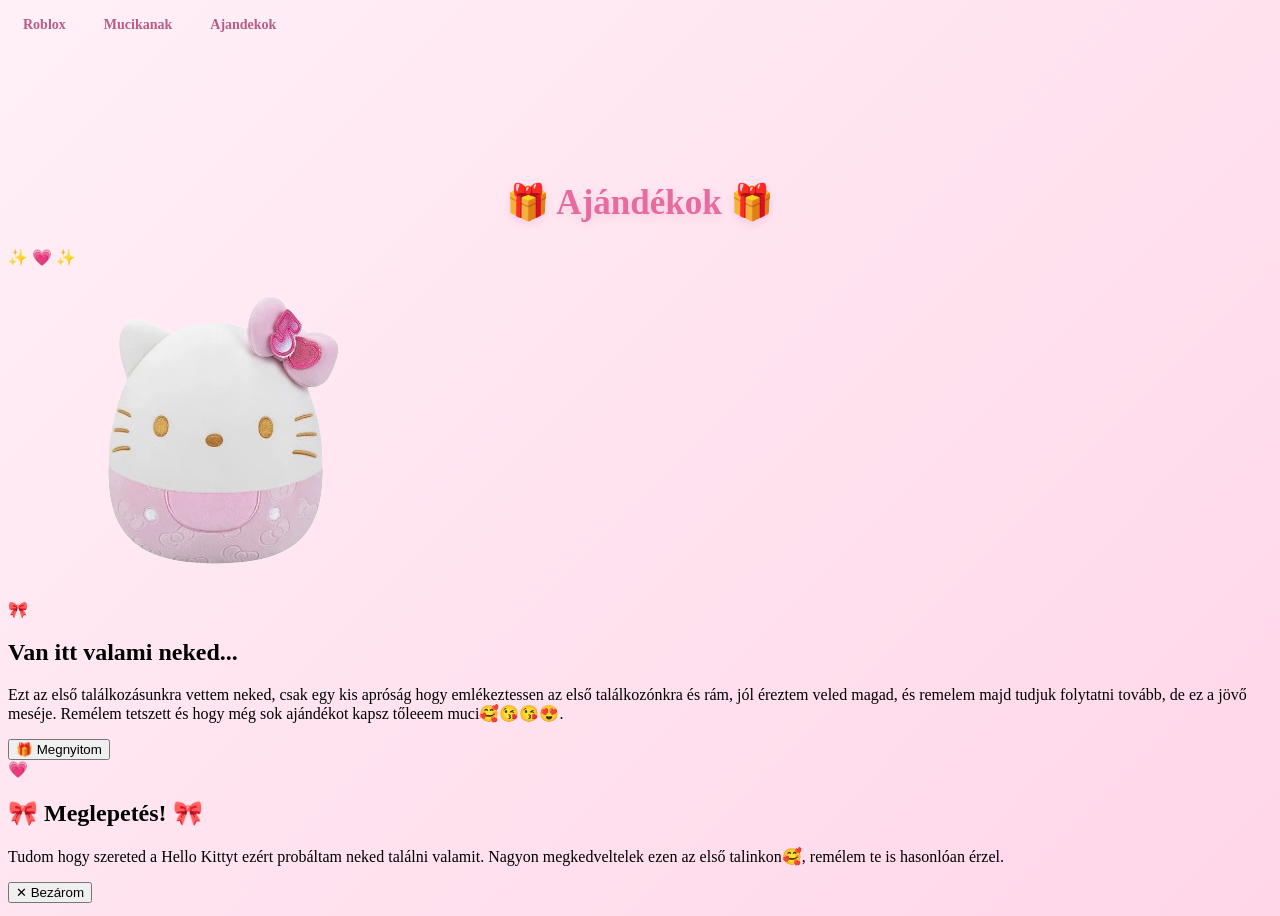
==== ajandekok.html @ 1fc86c65 "Add files via upload" ====
<!DOCTYPE html>
<html lang="en">

<head>
    <meta charset="UTF-8">
    <meta name="viewport" content="width=device-width, initial-scale=1.0">
    <title>Document</title>
    <link rel="stylesheet" href="style.css">
</head>

<body>

    <head>
        <div class="nav-links">
            <a href="index.html">Roblox</a>
            <a href="rolam.html">Mucikanak</a>
            <a href="ajandekok.html">Ajandekok</a>
        </div>

        <div class="flowers">
            <span class="flower">🌸</span>
            <span class="flower">🌷</span>
            <span class="flower">🌸</span>
            <span class="flower">🌺</span>
            <span class="flower">🌸</span>
            <span class="flower">🌷</span>
            <span class="flower">🌸</span>
            <span class="flower">🌺</span>
            <span class="flower">🌸</span>
            <span class="flower">🌷</span>
            <span class="flower">🌸</span>
            <span class="flower">🌺</span>
            <span class="flower">🌸</span>
            <span class="flower">🌷</span>
            <span class="flower">🌸</span>
            <span class="flower">🌺</span>
            <span class="flower">🌸</span>
            <span class="flower">🌷</span>
            <span class="flower">🌸</span>
            <span class="flower">🌺</span>
        </div>

        <div id="loader">
            <div class="heart">💗</div>
        </div>

        <div class="content">
        </div>
    </head>

    <main>
        <section class="gift-page">

            <h1 class="gift-title">🎁 Ajándékok 🎁</h1>

            <div class="gift-card" id="giftCard">

                <div class="gift-sparkles">✨ 💗 ✨</div>

                <div class="gift-image">
                    <img src="kittyplushcrop.png" alt="Hello Kitty plüss">
                </div>

                <div class="gift-content">

                    <div class="gift-bow">🎀</div>

                    <h2>Van itt valami neked...</h2>

                    <p>
                        Ezt az első találkozásunkra vettem neked, csak egy kis apróság hogy emlékeztessen az első
                        találkozónkra és rám, jól éreztem veled magad, és remelem majd tudjuk folytatni tovább, de ez a
                        jövő meséje.
                        Remélem tetszett és hogy még sok ajándékot kapsz tőleeem muci🥰😘😘😍.
                    </p>

                    <button id="openGift">
                        🎁 Megnyitom
                    </button>

                </div>

            </div>


            <div class="secret-gift" id="secretGift">

                <div class="big-heart">💗</div>

                <h2>🎀 Meglepetés! 🎀</h2>

                <p>
                    Tudom hogy szereted a Hello Kittyt ezért probáltam neked találni valamit.
                    Nagyon megkedveltelek ezen az első talinkon🥰, remélem te is hasonlóan érzel.
                </p>

                <button id="closeGift">
                    ✕ Bezárom
                </button>

            </div>

        </section>


        <script>

            const openGift = document.getElementById("openGift");
            const closeGift = document.getElementById("closeGift");
            const giftCard = document.getElementById("giftCard");
            const secretGift = document.getElementById("secretGift");

            openGift.addEventListener("click", function (event) {

                giftCard.classList.add("opening");

                createGiftExplosion(
                    event.clientX,
                    event.clientY
                );

                setTimeout(() => {
                    secretGift.classList.add("show");
                }, 700);

            });


            closeGift.addEventListener("click", function () {

                secretGift.classList.remove("show");

                setTimeout(() => {
                    giftCard.classList.remove("opening");
                }, 400);

            });


            function createGiftExplosion(x, y) {

                const symbols = [
                    "💗",
                    "💖",
                    "💕",
                    "💓",
                    "💞",
                    "✨",
                    "🌸",
                    "🎀"
                ];

                for (let i = 0; i < 60; i++) {

                    const particle = document.createElement("span");

                    particle.className = "gift-particle";

                    particle.innerHTML =
                        symbols[
                        Math.floor(Math.random() * symbols.length)
                        ];

                    particle.style.left = x + "px";
                    particle.style.top = y + "px";

                    const angle =
                        Math.random() * Math.PI * 2;

                    const distance =
                        100 + Math.random() * 350;

                    particle.style.setProperty(
                        "--x",
                        Math.cos(angle) * distance + "px"
                    );

                    particle.style.setProperty(
                        "--y",
                        Math.sin(angle) * distance + "px"
                    );

                    particle.style.setProperty(
                        "--rotation",
                        Math.random() * 720 - 360 + "deg"
                    );

                    particle.style.fontSize =
                        15 + Math.random() * 25 + "px";

                    document.body.appendChild(particle);

                    setTimeout(() => {
                        particle.remove();
                    }, 1800);
                }
            }

        </script>
    </main>
</body>
---- style.css ----
body {
    min-height: 100vh;
    background: linear-gradient(135deg, #fff0f7, #ffd6e8);
}

.navbar {
    position: fixed;
    align-items: center;
    top: 20px;
    left: 50%;
    transform: translateX(-50%);
    width: calc(100% - 40px);
    max-width: 1000px;
    padding: 12px 18px;
    display: flex;
    align-items: center;
    justify-content: space-between;
    background: rgba(255, 255, 255, 0.55);
    backdrop-filter: blur(15px);
    -webkit-backdrop-filter: blur(15px);
    border: 1px solid rgba(255, 255, 255, 0.8);
    border-radius: 25px;
    box-shadow: 0 8px 30px rgba(255, 105, 170, 0.15);
    z-index: 1000;
}

.logo {
    display: flex;
    align-items: center;
    gap: 8px;
    color: #e66b9f;
    font-size: 18px;
    font-weight: 700;
}

.nav-links {
    display: flex;
    align-items: center;
    gap: 8px;
}

.nav-links a {
    position: relative;
    padding: 9px 15px;
    color: #b85c88;
    text-decoration: none;
    font-size: 14px;
    font-weight: 600;
    border-radius: 15px;
    transition: 0.3s ease;
}

.nav-links a:hover {
    color: #fff;
    background: #f58bb8;
    transform: translateY(-2px);
    box-shadow: 0 5px 15px rgba(245, 139, 184, 0.3);
}

.heart-btn {
    width: 40px;
    height: 40px;
    border: none;
    border-radius: 50%;
    background: #ffd6e7;
    color: #e66b9f;
    font-size: 24px;
    cursor: pointer;
    transition: 0.3s ease;
}

.heart-btn:hover {
    background: #f58bb8;
    color: white;
    transform: scale(1.1) rotate(-10deg);
    box-shadow: 0 5px 15px rgba(245, 139, 184, 0.35);
}

/* MOBIL */
@media (max-width: 650px) {
    .navbar {
        padding: 10px 12px;
    }

    .logo span {
        display: none;
    }

    .nav-links {
        gap: 2px;
    }

    .nav-links a {
        padding: 8px 9px;
        font-size: 12px;
    }

    .heart-btn {
        width: 36px;
        height: 36px;
        font-size: 20px;
    }
}

.flowers {
    position: fixed;
    inset: 0;
    overflow: hidden;
    pointer-events: none;
    z-index: 1;
}

.flower {
    position: absolute;
    top: -50px;
    font-size: 20px;
    opacity: 0.8;
    animation-name: falling;
    animation-timing-function: linear;
    animation-iteration-count: infinite;
}

@keyframes falling {
    0% {
        transform: translateY(-60px) translateX(0) rotate(0deg);
        opacity: 0;
    }

    10% {
        opacity: 0.85;
    }

    90% {
        opacity: 0.85;
    }

    100% {
        transform: translateY(110vh) translateX(80px) rotate(360deg);
        opacity: 0;
    }
}

.flower:nth-child(1) {
    left: 3%;
    font-size: 18px;
    animation-duration: 6s;
}

.flower:nth-child(2) {
    left: 8%;
    font-size: 25px;
    animation-duration: 9s;
    animation-delay: 2s;
}

.flower:nth-child(3) {
    left: 14%;
    font-size: 16px;
    animation-duration: 7s;
    animation-delay: 4s;
}

.flower:nth-child(4) {
    left: 20%;
    font-size: 22px;
    animation-duration: 11s;
    animation-delay: 1s;
}

.flower:nth-child(5) {
    left: 27%;
    font-size: 18px;
    animation-duration: 8s;
    animation-delay: 3s;
}

.flower:nth-child(6) {
    left: 34%;
    font-size: 26px;
    animation-duration: 10s;
    animation-delay: 5s;
}

.flower:nth-child(7) {
    left: 41%;
    font-size: 17px;
    animation-duration: 7s;
    animation-delay: 1s;
}

.flower:nth-child(8) {
    left: 48%;
    font-size: 23px;
    animation-duration: 12s;
    animation-delay: 6s;
}

.flower:nth-child(9) {
    left: 55%;
    font-size: 19px;
    animation-duration: 8s;
    animation-delay: 2s;
}

.flower:nth-child(10) {
    left: 61%;
    font-size: 25px;
    animation-duration: 10s;
    animation-delay: 4s;
}

.flower:nth-child(11) {
    left: 67%;
    font-size: 16px;
    animation-duration: 7s;
    animation-delay: 0.5s;
}

.flower:nth-child(12) {
    left: 73%;
    font-size: 22px;
    animation-duration: 9s;
    animation-delay: 3s;
}

.flower:nth-child(13) {
    left: 78%;
    font-size: 18px;
    animation-duration: 11s;
    animation-delay: 5s;
}

.flower:nth-child(14) {
    left: 83%;
    font-size: 26px;
    animation-duration: 8s;
    animation-delay: 1s;
}

.flower:nth-child(15) {
    left: 88%;
    font-size: 17px;
    animation-duration: 10s;
    animation-delay: 4s;
}

.flower:nth-child(16) {
    left: 92%;
    font-size: 23px;
    animation-duration: 7s;
    animation-delay: 2s;
}

.flower:nth-child(17) {
    left: 96%;
    font-size: 19px;
    animation-duration: 12s;
    animation-delay: 6s;
}

.flower:nth-child(18) {
    left: 12%;
    font-size: 21px;
    animation-duration: 9s;
    animation-delay: 7s;
}

.flower:nth-child(19) {
    left: 52%;
    font-size: 16px;
    animation-duration: 6s;
    animation-delay: 5s;
}

.flower:nth-child(20) {
    left: 76%;
    font-size: 24px;
    animation-duration: 10s;
    animation-delay: 8s;
}

#loader {
    position: fixed;
    inset: 0;
    display: flex;
    justify-content: center;
    align-items: center;
    background: linear-gradient(135deg, #fff0f7, #ffd6e8);
    z-index: 9999;
    animation: hideLoader 0.5s ease forwards;
    animation-delay: 2s;
}

.heart {
    font-size: 70px;
    animation: spin 1s linear infinite, heartbeat 1s ease-in-out infinite;
}

@keyframes spin {
    from {
        transform: rotate(0deg);
    }

    to {
        transform: rotate(360deg);
    }
}

@keyframes heartbeat {

    0%,
    100% {
        scale: 1;
    }

    50% {
        scale: 1.15;
    }
}

@keyframes hideLoader {
    to {
        opacity: 0;
        visibility: hidden;
    }
}

.content {
    padding: 50px;
    text-align: center;
}


.roblox {
    width: 90%;
    max-width: 1200px;

    margin: 30px auto;

    display: grid;
    grid-template-columns: repeat(auto-fit, minmax(220px, 1fr));
    gap: 25px;
}



h1 {
    text-align: center;

    color: #e66b9f;

    font-size: 35px;

    margin-top: 40px;
    margin-bottom: 25px;

    text-shadow: 0 3px 8px rgba(230, 107, 159, 0.2);
}



.choptrees,
.finishit {
    overflow: hidden;

    background: rgba(255, 255, 255, 0.65);

    border: 2px solid rgba(255, 182, 211, 0.6);

    border-radius: 22px;

    box-shadow:
        0 8px 25px rgba(230, 107, 159, 0.15);

    backdrop-filter: blur(10px);

    transition: 0.3s ease;
}



.choptrees img,
.finishit img {
    width: 100%;
    height: 180px;

    object-fit: cover;

    display: block;

    transition: 0.4s ease;
}



.choptrees:hover,
.finishit:hover {
    transform: translateY(-8px) rotate(1deg);

    box-shadow:
        0 15px 35px rgba(230, 107, 159, 0.25);

    border-color: #f58bb8;
}



.choptrees:hover img,
.finishit:hover img {
    transform: scale(1.05);
}



.container {
    padding: 18px;
}



.container h4 {
    margin: 0 0 8px;

    color: #d85b91;

    font-size: 20px;
}



.container p {
    margin: 0;

    color: #9b5b78;

    font-size: 14px;

    line-height: 1.5;
}



.container::after {
    content: "♡";

    display: block;

    margin-top: 12px;

    color: #f58bb8;

    font-size: 20px;

    text-align: right;
}



@media (max-width: 600px) {

    .roblox {
        width: 92%;

        grid-template-columns: 1fr;

        gap: 20px;
    }

    .choptrees img,
    .finishit img {
        height: 200px;
    }

    h1 {
        font-size: 28px;
    }
}

#loveTitle {
    cursor: pointer;
    user-select: none;
    transition: 0.2s ease;
}

#loveTitle:hover {
    transform: scale(1.03);
    color: #f06fa5;
}

.heart-explosion {
    position: fixed;
    pointer-events: none;
    z-index: 9999;
    font-size: 20px;
    transform: translate(-50%, -50%);
    animation: heartExplosion 1s ease-out forwards;
}

@keyframes heartExplosion {
    0% {
        transform: translate(-50%, -50%) scale(0.3);
        opacity: 1;
    }

    40% {
        opacity: 1;
    }

    100% {
        transform: translate(calc(-50% + var(--x)), calc(-50% + var(--y))) scale(1.3) rotate(30deg);
        opacity: 0;
    }
}



.Rolam {
    text-align: center;

    margin-top: 70px;
    margin-bottom: 35px;

    color: #d86697;

    font-size: 50px;

    font-weight: 700;

    letter-spacing: 3px;

    text-shadow:
        0 4px 10px rgba(216, 102, 151, 0.2);

    animation: titleFloat 3s ease-in-out infinite;
}



.about-card {

    width: 80%;
    max-width: 850px;

    margin: 0 auto;

    padding: 40px 45px;

    background:
        rgba(255, 248, 252, 0.82);

    border: 2px solid rgba(245, 160, 195, 0.6);

    border-radius: 30px;

    box-shadow:
        0 15px 40px rgba(220, 100, 150, 0.15);

    backdrop-filter: blur(10px);

    text-align: center;

    transition: 0.3s ease;
}


.about-card:hover {

    transform: translateY(-5px);

    box-shadow:
        0 20px 45px rgba(220, 100, 150, 0.22);
}



.about-decoration {

    font-size: 28px;

    color: #ee8eb5;

    letter-spacing: 8px;

    margin-bottom: 20px;

    animation:
        decorationFloat 2.5s ease-in-out infinite;
}



.about-card p {

    color: #89516d;

    font-size: 17px;

    line-height: 1.9;

    margin: 18px auto;

    max-width: 720px;
}



.about-bottom {

    margin-top: 25px;

    font-size: 23px;

    letter-spacing: 8px;

    color: #ee8eb5;
}




.bonus-letter {

    position: fixed;

    right: 30px;
    bottom: 30px;

    z-index: 5000;
}



.bonus-envelope {

    width: 155px;
    height: 110px;

    background:
        linear-gradient(135deg,
            #ffc8df,
            #ff9fc7);

    border-radius: 18px;

    display: flex;

    flex-direction: column;

    justify-content: center;

    align-items: center;

    cursor: pointer;

    box-shadow:
        0 12px 30px rgba(210, 90, 140, 0.25);

    transition: 0.3s ease;
}


.bonus-envelope:hover {

    transform:
        translateY(-8px) rotate(-3deg);

    box-shadow:
        0 18px 38px rgba(210, 90, 140, 0.3);
}


.envelope-heart {

    font-size: 42px;

    margin-bottom: 4px;
}


.bonus-envelope span {

    color: #a94f76;

    font-size: 12px;

    font-weight: bold;

    letter-spacing: 1px;
}




.bonus-paper {

    position: fixed;

    left: 50%;
    top: 50%;

    width: min(620px, 85vw);

    max-height: 75vh;

    padding: 45px;

    background:
        linear-gradient(135deg,
            #fffafd,
            #fff1f8);

    border: 3px solid #f3aecb;

    border-radius: 28px;

    box-shadow:
        0 25px 70px rgba(180, 70, 120, 0.3);

    text-align: center;

    color: #89516d;

    overflow-y: auto;

    opacity: 0;

    pointer-events: none;

    transform:
        translate(-50%, -50%) scale(0.3);

    transition:
        opacity 0.5s ease,
        transform 0.7s cubic-bezier(.17, .67, .3, 1.3);
}



.bonus-letter.open .bonus-paper {

    opacity: 1;

    pointer-events: auto;

    transform:
        translate(-50%, -50%) scale(1);
}



.bonus-letter.open .bonus-envelope {

    opacity: 0;

    transform: scale(0);

    pointer-events: none;
}



.bonus-hearts {

    color: #ee8eb5;

    font-size: 27px;

    letter-spacing: 8px;

    margin-bottom: 15px;

    animation:
        decorationFloat 2s ease-in-out infinite;
}



.bonus-paper h2 {

    color: #d86697;

    font-size: 30px;

    margin-bottom: 25px;

    text-shadow:
        0 3px 8px rgba(216, 102, 151, 0.15);
}



.bonus-paper p {

    font-size: 16px;

    line-height: 1.8;

    margin: 18px auto;

    max-width: 520px;
}



.secret-message {

    margin: 30px auto;

    padding: 20px;

    max-width: 500px;

    background:
        rgba(255, 194, 220, 0.35);

    border: 2px dashed #ef9fc1;

    border-radius: 20px;

    color: #c45c89;

    line-height: 1.7;
}



.bonus-signature {

    margin-top: 25px;

    color: #df78a5;

    font-size: 19px;

    font-weight: bold;
}



#closeBonus {

    position: absolute;

    top: 12px;
    right: 15px;

    width: 38px;
    height: 38px;

    border: none;

    border-radius: 50%;

    background: #ffc2dc;

    color: #b9537f;

    font-size: 25px;

    cursor: pointer;

    transition: 0.25s ease;
}


#closeBonus:hover {

    transform:
        scale(1.15) rotate(10deg);

    background: #ffafd1;
}




@keyframes titleFloat {

    0%,
    100% {
        transform: translateY(0);
    }

    50% {
        transform: translateY(-6px);
    }
}


@keyframes decorationFloat {

    0%,
    100% {
        transform: translateY(0);
    }

    50% {
        transform: translateY(-6px);
    }
}



@media (max-width: 600px) {

    .Rolam {

        font-size: 38px;

        margin-top: 50px;
    }


    .about-card {

        width: 82%;

        padding: 30px 20px;
    }


    .about-card p {

        font-size: 15px;

        line-height: 1.8;
    }


    .bonus-letter {

        right: 15px;

        bottom: 15px;
    }


    .bonus-envelope {

        width: 130px;

        height: 90px;
    }


    .bonus-paper {

        width: 80vw;

        padding: 35px 20px;
    }


    .bonus-paper h2 {

        font-size: 24px;
    }


    .bonus-paper p {

        font-size: 14px;
    }

}

.hellokitty {
    position: fixed;
    left: 25px;
    bottom: 25px;

    width: 150px;
    max-width: 25vw;

    z-index: 4000;

    pointer-events: none;

    filter: drop-shadow(0 8px 12px rgba(210, 90, 140, 0.25));

    animation: kittyFloat 3s ease-in-out infinite;
}



@keyframes kittyFloat {

    0%,
    100% {
        transform: translateY(0) rotate(-2deg);
    }

    50% {
        transform: translateY(-12px) rotate(2deg);
    }

}



@media (max-width: 600px) {

    .hellokitty {
        width: 100px;
        right: 12px;
        bottom: 12px;
    }

}


.kitty-button {
    position: fixed;
    left: 25px;
    bottom: 25px;
    width: 150px;
    z-index: 4000;
    cursor: pointer;
    animation: kittyFloat 3s ease-in-out infinite;
}

.kitty-button img {
    width: 100%;
    display: block;
    filter: drop-shadow(0 8px 12px rgba(210, 90, 140, 0.25));
    transition: 0.2s ease;
}

.kitty-button:hover img {
    transform: scale(1.1) rotate(3deg);
}

@keyframes kittyFloat {

    0%,
    100% {
        transform: translateY(0) rotate(-2deg);
    }

    50% {
        transform: translateY(-12px) rotate(2deg);
    }
}



.kitty-heart {
    position: fixed;
    pointer-events: none;
    z-index: 99999;
    font-size: 30px;
}

@keyframes kittyHeartExplosion {
    0% {
        transform: translate(-50%, -50%) scale(0);
        opacity: 0;
    }

    15% {
        transform: translate(-50%, -50%) scale(1.5);
        opacity: 1;
    }

    100% {
        transform:
            translate(calc(-50% + var(--x)),
                calc(-50% + var(--y))) scale(0.7) rotate(var(--rotation));
        opacity: 0;
    }
}



.flying-kitty {
    position: fixed;
    pointer-events: none;
    z-index: 99998;
    width: 55px;
    height: 55px;
    object-fit: contain;

    animation: flyingKitty 1.8s ease-out forwards;
}

@keyframes flyingKitty {
    0% {
        transform:
            translate(-50%, -50%) scale(0) rotate(0deg);
        opacity: 0;
    }

    15% {
        transform:
            translate(-50%, -50%) scale(1.3) rotate(10deg);
        opacity: 1;
    }

    100% {
        transform:
            translate(calc(-50% + var(--x)),
                calc(-50% + var(--y))) scale(0.7) rotate(var(--rotation));
        opacity: 0;
    }
}



@media (max-width: 600px) {

    .kitty-button {
        width: 100px;
        right: 12px;
        bottom: 12px;
    }

    .flying-kitty {
        width: 42px;
        height: 42px;
    }
}

.giant-kitty {
    position: fixed;
    left: 50%;
    top: 50%;
    width: 320px;
    z-index: 100000;
    pointer-events: none;

    transform: translate(-50%, -50%) scale(0);
    opacity: 0;

    animation: giantKitty 2s ease-out forwards;
}

@keyframes giantKitty {

    0% {
        transform: translate(-50%, -50%) scale(0);
        opacity: 0;
    }

    20% {
        transform: translate(-50%, -50%) scale(1.3);
        opacity: 1;
    }

    45% {
        transform: translate(-50%, -50%) scale(1);
        opacity: 1;
    }

    75% {
        transform: translate(-50%, -50%) scale(1.1);
        opacity: 1;
    }

    100% {
        transform: translate(-50%, -50%) scale(0);
        opacity: 0;
    }
}


.favorite-section {
    width: 92%;
    max-width: 1100px;
    margin: 50px auto;
    padding: 30px 20px 40px;

    background: rgba(255, 220, 235, 0.25);

    border: 2px solid rgba(255, 159, 199, 0.6);
    border-radius: 35px;

    box-shadow:
        0 15px 40px rgba(220, 100, 150, 0.15),
        inset 0 0 30px rgba(255, 255, 255, 0.4);
}



.favorite-title {
    text-align: center;

    color: #d86697;
    font-size: 30px;
    font-weight: bold;

    margin-bottom: 35px;

    text-shadow:
        0 3px 8px rgba(216, 102, 151, 0.2);

    animation: favoriteTitle 2s ease-in-out infinite;
}

@keyframes favoriteTitle {

    0%,
    100% {
        transform: scale(1);
    }

    50% {
        transform: scale(1.05);
    }
}



.favorite-games {
    display: flex;

    justify-content: center;
    align-items: stretch;

    gap: 25px;

    flex-wrap: wrap;
}



.favorite-game {
    position: relative;

    width: 280px;

    border: 3px solid #ff9fc7 !important;
    border-radius: 20px;

    overflow: visible;

    background: white;

    box-shadow:
        0 0 15px rgba(255, 159, 199, 0.45),
        0 12px 30px rgba(210, 90, 140, 0.2);

    transition: all 0.35s ease;
}



.favorite-game:hover {
    transform: translateY(-12px) scale(1.05);

    box-shadow:
        0 0 30px rgba(255, 120, 180, 0.7),
        0 20px 45px rgba(210, 90, 140, 0.3);
}



.favorite-badge {
    position: absolute;

    top: -15px;
    left: 50%;

    transform: translateX(-50%);

    background: linear-gradient(135deg,
            #ff9fc7,
            #ff70ad);

    color: white;

    padding: 7px 18px;

    border-radius: 30px;

    font-size: 12px;
    font-weight: bold;

    white-space: nowrap;

    box-shadow:
        0 5px 15px rgba(220, 80, 140, 0.35);

    z-index: 20;

    animation: badgeFloat 2s ease-in-out infinite;
}



@keyframes badgeFloat {

    0%,
    100% {
        transform: translateX(-50%) translateY(0);
    }

    50% {
        transform: translateX(-50%) translateY(-5px);
    }
}



@media (max-width: 700px) {

    .favorite-section {
        width: 85%;

        padding: 25px 15px 30px;
    }

    .favorite-title {
        font-size: 24px;
    }

    .favorite-games {
        flex-direction: column;

        align-items: center;
    }

    .favorite-game {
        width: 85%;

        max-width: 300px;
    }
}


.favorite-heart {
    position: fixed;

    pointer-events: none;

    z-index: 99999;

    transform: translate(-50%, -50%) scale(0);

    animation: favoriteHeartExplosion 1.5s ease-out forwards;
}


@keyframes favoriteHeartExplosion {

    0% {
        transform:
            translate(-50%, -50%) scale(0);

        opacity: 0;
    }

    15% {
        transform:
            translate(-50%, -50%) scale(1.5);

        opacity: 1;
    }

    100% {
        transform:
            translate(calc(-50% + var(--x)),
                calc(-50% + var(--y))) scale(0.7) rotate(var(--rotation));

        opacity: 0;
    }

}
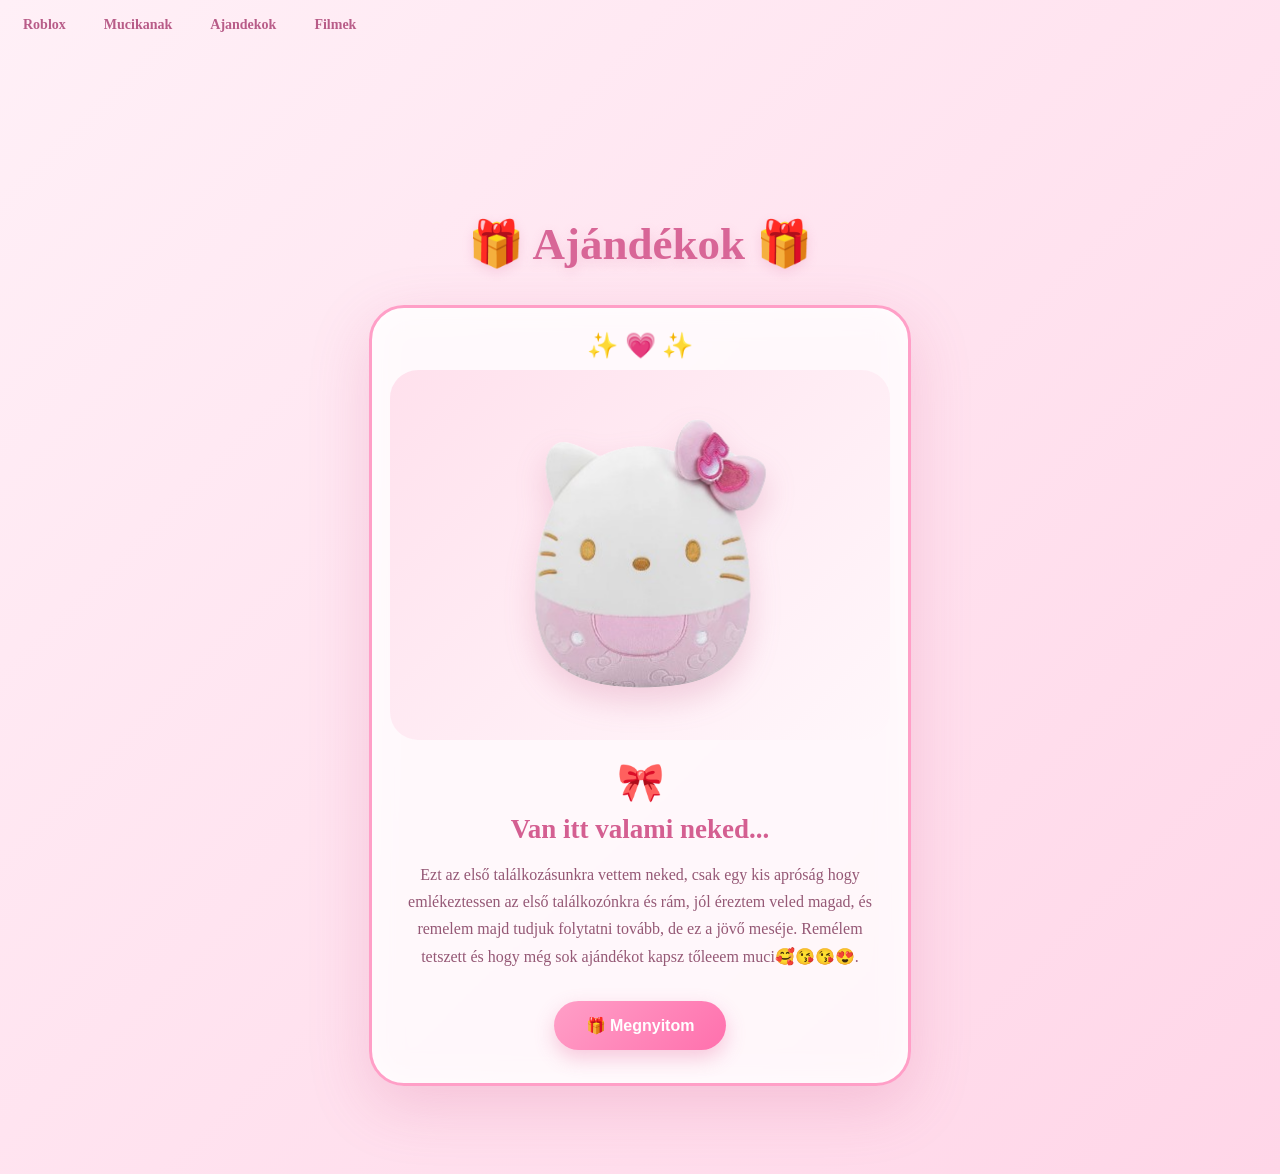
==== commit f55bc251: "Update ajandekok.html with new navigation link Added a new navigation link to 'filmek.html' and adju" ====
--- a/ajandekok.html
+++ b/ajandekok.html
@@ -15,6 +15,8 @@
             <a href="index.html">Roblox</a>
             <a href="rolam.html">Mucikanak</a>
             <a href="ajandekok.html">Ajandekok</a>
+            <a href="filmek.html">Filmek</a>
+
         </div>
 
         <div class="flowers">
@@ -198,4 +200,4 @@
 
         </script>
     </main>
-</body>+</body>
--- a/style.css
+++ b/style.css
@@ -1365,3 +1365,367 @@
     }
 
 }
+
+/* =========================
+   AJÁNDÉKOK
+========================= */
+
+.gift-page {
+    text-align: center;
+    padding: 35px 15px 80px;
+}
+
+.gift-title {
+    color: #d86697;
+    font-size: 45px;
+    margin-bottom: 35px;
+    text-shadow: 0 4px 12px rgba(216, 102, 151, 0.2);
+    animation: giftTitleFloat 3s ease-in-out infinite;
+}
+
+@keyframes giftTitleFloat {
+
+    0%,
+    100% {
+        transform: translateY(0);
+    }
+
+    50% {
+        transform: translateY(-7px);
+    }
+}
+
+
+.gift-card {
+    position: relative;
+
+    width: min(500px, 90vw);
+
+    margin: auto;
+    padding: 18px;
+
+    background: rgba(255, 255, 255, 0.75);
+
+    border: 3px solid #ff9fc7;
+    border-radius: 35px;
+
+    box-shadow:
+        0 20px 60px rgba(210, 90, 140, 0.22),
+        inset 0 0 30px rgba(255, 255, 255, 0.7);
+
+    backdrop-filter: blur(15px);
+
+    transition:
+        transform 0.7s cubic-bezier(.17, .67, .3, 1.3),
+        opacity 0.6s;
+}
+
+.gift-card:hover {
+    transform: translateY(-10px) rotate(1deg) scale(1.02);
+
+    box-shadow:
+        0 30px 75px rgba(210, 90, 140, 0.3);
+}
+
+
+.gift-sparkles {
+    font-size: 25px;
+    margin: 5px 0 10px;
+
+    animation: sparkleMove 2s ease-in-out infinite;
+}
+
+@keyframes sparkleMove {
+
+    0%,
+    100% {
+        transform: scale(1);
+    }
+
+    50% {
+        transform: scale(1.15);
+    }
+}
+
+
+.gift-image {
+    padding: 20px;
+
+    background:
+        linear-gradient(135deg,
+            #ffe1ed,
+            #fff7fb);
+
+    border-radius: 28px;
+
+    overflow: hidden;
+}
+
+
+.gift-image img {
+    width: 100%;
+    max-height: 330px;
+
+    object-fit: contain;
+    display: block;
+
+    filter:
+        drop-shadow(0 15px 15px rgba(190, 70, 120, 0.2));
+
+    animation:
+        plushFloat 3s ease-in-out infinite;
+}
+
+@keyframes plushFloat {
+
+    0%,
+    100% {
+        transform: translateY(0) rotate(-2deg);
+    }
+
+    50% {
+        transform: translateY(-12px) rotate(2deg);
+    }
+}
+
+
+.gift-content {
+    padding: 20px 15px 15px;
+}
+
+.gift-bow {
+    font-size: 38px;
+
+    animation:
+        bowMove 2s ease-in-out infinite;
+}
+
+@keyframes bowMove {
+
+    0%,
+    100% {
+        transform: rotate(-5deg);
+    }
+
+    50% {
+        transform: rotate(5deg);
+    }
+}
+
+
+.gift-content h2 {
+    color: #d45f91;
+    font-size: 27px;
+    margin: 10px 0;
+}
+
+
+.gift-content p {
+    color: #955875;
+    line-height: 1.7;
+}
+
+
+#openGift {
+    margin-top: 15px;
+
+    border: none;
+
+    padding: 15px 32px;
+
+    border-radius: 30px;
+
+    background:
+        linear-gradient(135deg,
+            #ff9fc7,
+            #ff70ad);
+
+    color: white;
+
+    font-size: 16px;
+    font-weight: bold;
+
+    cursor: pointer;
+
+    box-shadow:
+        0 8px 20px rgba(230, 90, 150, 0.3);
+
+    transition: 0.3s;
+}
+
+#openGift:hover {
+    transform: scale(1.08) translateY(-3px);
+
+    box-shadow:
+        0 15px 30px rgba(230, 90, 150, 0.4);
+}
+
+#openGift:active {
+    transform: scale(0.95);
+}
+
+
+
+.gift-card.opening {
+    transform:
+        scale(0) rotate(20deg);
+
+    opacity: 0;
+}
+
+
+
+.secret-gift {
+    position: fixed;
+
+    left: 50%;
+    top: 50%;
+
+    width: min(600px, 88vw);
+
+    padding: 45px 30px;
+
+    transform:
+        translate(-50%, -50%) scale(0);
+
+    opacity: 0;
+
+    pointer-events: none;
+
+    background: rgba(255, 250, 253, 0.96);
+
+    border: 3px solid #ff9fc7;
+    border-radius: 35px;
+
+    box-shadow:
+        0 30px 100px rgba(180, 70, 120, 0.35);
+
+    backdrop-filter: blur(20px);
+
+    z-index: 10000;
+
+    transition:
+        0.7s cubic-bezier(.17, .67, .3, 1.3);
+}
+
+.secret-gift.show {
+    transform:
+        translate(-50%, -50%) scale(1);
+
+    opacity: 1;
+
+    pointer-events: auto;
+}
+
+
+.big-heart {
+    font-size: 90px;
+
+    animation:
+        bigHeart 1.2s ease-in-out infinite;
+}
+
+@keyframes bigHeart {
+
+    0%,
+    100% {
+        transform: scale(1);
+    }
+
+    50% {
+        transform: scale(1.2);
+    }
+}
+
+
+.secret-gift h2 {
+    color: #d86697;
+    font-size: 32px;
+}
+
+.secret-gift p {
+    color: #8d5270;
+    line-height: 1.8;
+}
+
+
+#closeGift {
+    margin-top: 20px;
+
+    padding: 10px 22px;
+
+    border: none;
+    border-radius: 20px;
+
+    background: #ffd0e3;
+
+    color: #a64f77;
+
+    cursor: pointer;
+
+    font-weight: bold;
+}
+
+
+
+.gift-particle {
+    position: fixed;
+
+    pointer-events: none;
+
+    z-index: 99999;
+
+    transform:
+        translate(-50%, -50%) scale(0);
+
+    animation:
+        giftExplosion 1.8s ease-out forwards;
+}
+
+@keyframes giftExplosion {
+
+    0% {
+        transform:
+            translate(-50%, -50%) scale(0);
+        opacity: 0;
+    }
+
+    15% {
+        transform:
+            translate(-50%, -50%) scale(1.5);
+        opacity: 1;
+    }
+
+    100% {
+        transform:
+            translate(calc(-50% + var(--x)),
+                calc(-50% + var(--y))) scale(0.7) rotate(var(--rotation));
+
+        opacity: 0;
+    }
+}
+
+
+@media (max-width: 600px) {
+
+    .gift-page {
+        padding-top: 25px;
+    }
+
+    .gift-title {
+        font-size: 34px;
+    }
+
+    .gift-card {
+        width: 92vw;
+    }
+
+    .gift-image img {
+        max-height: 250px;
+    }
+
+    .secret-gift {
+        padding: 35px 20px;
+    }
+
+}
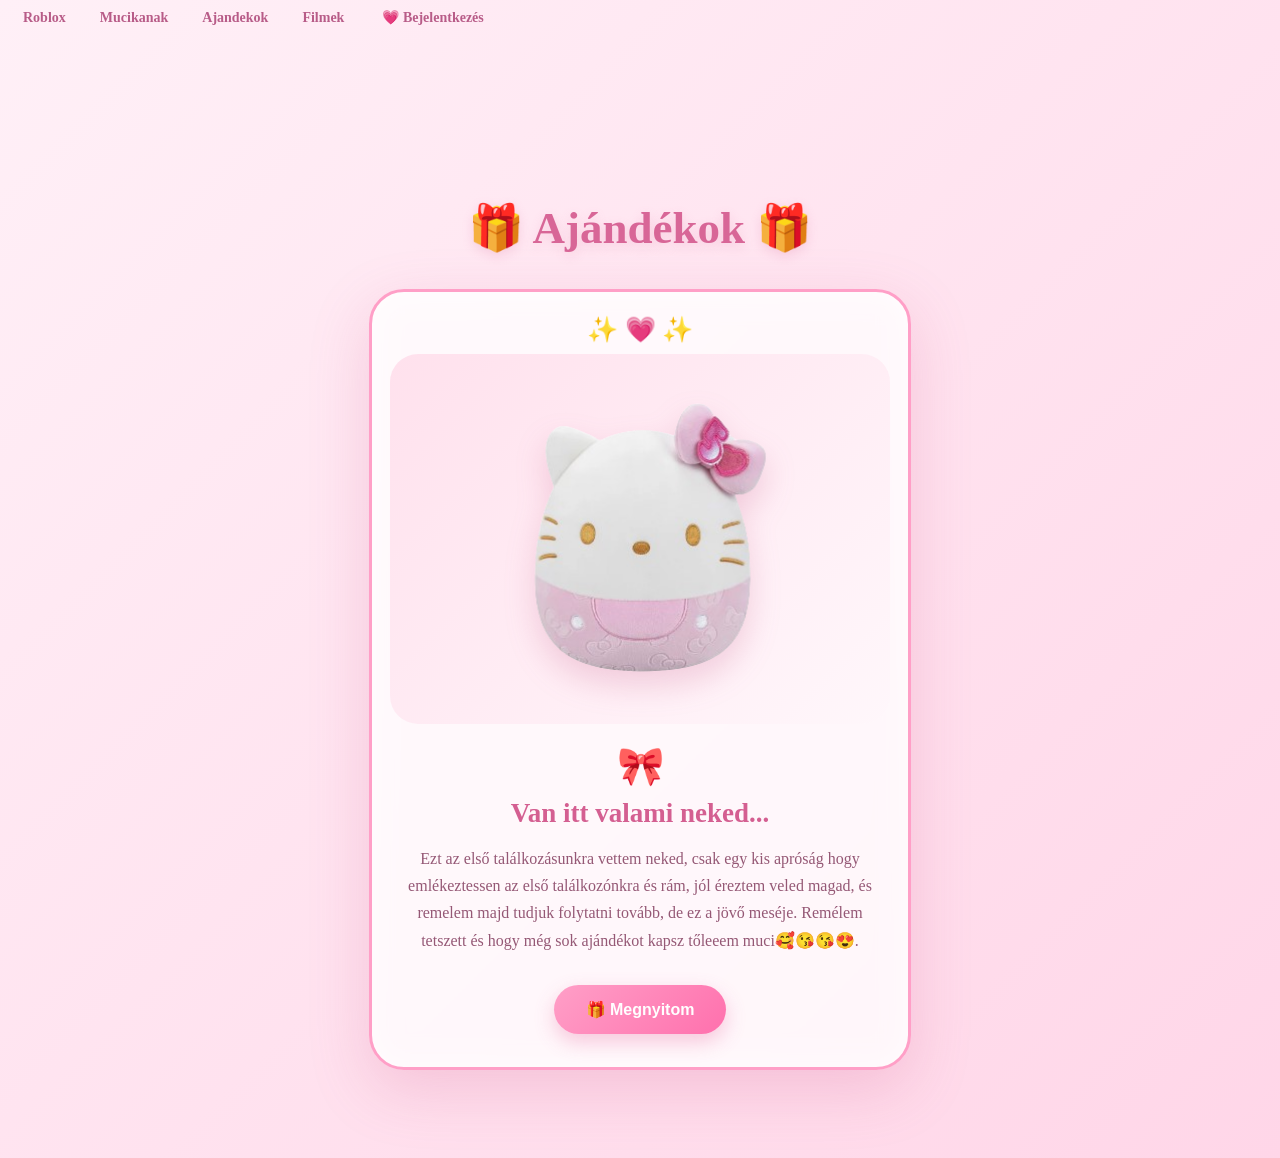
==== commit e457c1b3: "Refactor HTML structure and add login link" ====
--- a/ajandekok.html
+++ b/ajandekok.html
@@ -12,10 +12,23 @@
 
     <head>
         <div class="nav-links">
-            <a href="index.html">Roblox</a>
-            <a href="rolam.html">Mucikanak</a>
-            <a href="ajandekok.html">Ajandekok</a>
-            <a href="filmek.html">Filmek</a>
+
+            <div class="nav-left">
+                <a href="index.html">Roblox</a>
+                <a href="rolam.html">Mucikanak</a>
+                <a href="ajandekok.html">Ajandekok</a>
+                <a href="filmek.html">Filmek</a>
+            </div>
+
+            <div class="nav-right">
+
+                <a href="login.html" id="loginLink">
+                    💗 Bejelentkezés
+                </a>
+
+  
+
+            </div>
 
         </div>
 
--- a/style.css
+++ b/style.css
@@ -1729,3 +1729,1068 @@
     }
 
 }
+
+
+
+.film-page {
+
+    text-align: center;
+
+    padding:
+        35px 15px 100px;
+}
+
+
+.film-page-title {
+
+    color: #d86697;
+
+    font-size: 48px;
+
+    margin:
+        30px 0 8px;
+
+    text-shadow:
+        0 4px 12px
+        rgba(216, 102, 151, 0.2);
+
+    animation:
+        filmTitleFloat
+        3s
+        ease-in-out
+        infinite;
+}
+
+
+.film-page-subtitle {
+
+    color: #9b5b78;
+
+    font-size: 17px;
+
+    margin-bottom: 45px;
+}
+
+
+@keyframes filmTitleFloat {
+
+    0%,
+    100% {
+        transform:
+            translateY(0);
+    }
+
+    50% {
+        transform:
+            translateY(-7px);
+    }
+
+}
+
+
+
+.film-card-wrap {
+
+    display: flex;
+
+    justify-content: center;
+}
+
+
+.film-card-new {
+
+    position: relative;
+
+    width: 350px;
+
+    background:
+        rgba(255, 255, 255, 0.8);
+
+    border:
+        3px solid #ffafd0;
+
+    border-radius: 30px;
+
+    overflow: hidden;
+
+    box-shadow:
+        0 15px 40px
+        rgba(210, 90, 140, 0.2);
+
+    transition:
+        transform 0.4s ease,
+        box-shadow 0.4s ease;
+}
+
+
+.film-card-new:hover {
+
+    transform:
+        translateY(-12px)
+        rotate(1deg);
+
+    box-shadow:
+        0 25px 60px
+        rgba(210, 90, 140, 0.3);
+}
+
+
+
+
+.film-card-photo {
+
+    width: 100%;
+
+    height: 390px;
+
+    overflow: hidden;
+
+    background:
+        linear-gradient(
+            135deg,
+            #ffddeb,
+            #fff6fa
+        );
+}
+
+
+.film-card-photo img {
+
+    width: 100%;
+
+    height: 100%;
+
+    display: block;
+
+    object-fit: cover;
+
+    transition:
+        transform 0.6s ease;
+}
+
+
+.film-card-new:hover
+.film-card-photo img {
+
+    transform:
+        scale(1.06);
+}
+
+
+
+
+.film-card-content {
+
+    padding:
+        25px 25px 30px;
+}
+
+
+.film-card-tag {
+
+    display: inline-block;
+
+    padding:
+        7px 14px;
+
+    background:
+        #ffe0ec;
+
+    color:
+        #c45c89;
+
+    border-radius:
+        20px;
+
+    font-size:
+        12px;
+
+    font-weight:
+        bold;
+
+    margin-bottom:
+        12px;
+}
+
+
+.film-card-content h2 {
+
+    margin:
+        5px 0 12px;
+
+    color:
+        #d45f91;
+
+    font-size:
+        25px;
+}
+
+
+.film-card-content p {
+
+    color:
+        #955875;
+
+    line-height:
+        1.7;
+
+    margin-bottom:
+        22px;
+}
+
+
+
+
+.film-memory-button {
+
+    border:
+        none;
+
+    padding:
+        13px 24px;
+
+    border-radius:
+        25px;
+
+    background:
+        linear-gradient(
+            135deg,
+            #ff9fc7,
+            #ff70ad
+        );
+
+    color:
+        white;
+
+    font-size:
+        14px;
+
+    font-weight:
+        bold;
+
+    cursor:
+        pointer;
+
+    box-shadow:
+        0 8px 20px
+        rgba(230, 90, 150, 0.25);
+
+    transition:
+        0.25s ease;
+}
+
+
+.film-memory-button:hover {
+
+    transform:
+        scale(1.08);
+
+    box-shadow:
+        0 12px 30px
+        rgba(230, 90, 150, 0.4);
+}
+
+
+.film-memory-button:active {
+
+    transform:
+        scale(0.94);
+}
+
+
+
+.film-memory-overlay {
+
+    position:
+        fixed;
+
+    inset:
+        0;
+
+    z-index:
+        99990;
+
+    display:
+        flex;
+
+    align-items:
+        center;
+
+    justify-content:
+        center;
+
+    padding:
+        25px;
+
+    background:
+        rgba(
+            255,
+            210,
+            230,
+            0.78
+        );
+
+    backdrop-filter:
+        blur(18px);
+
+    -webkit-backdrop-filter:
+        blur(18px);
+
+    opacity:
+        0;
+
+    visibility:
+        hidden;
+
+    transition:
+        opacity 0.35s ease,
+        visibility 0.35s ease;
+}
+
+
+.film-memory-open {
+
+    opacity:
+        1;
+
+    visibility:
+        visible;
+}
+
+
+
+
+.film-memory-box {
+
+    width:
+        min(750px, 92vw);
+
+    max-height:
+        90vh;
+
+    overflow-y:
+        auto;
+
+    padding:
+        15px;
+
+    background:
+        rgba(
+            255,
+            250,
+            253,
+            0.97
+        );
+
+    border:
+        3px solid #ff9fc7;
+
+    border-radius:
+        32px;
+
+    box-shadow:
+        0 30px 90px
+        rgba(
+            180,
+            70,
+            120,
+            0.35
+        );
+
+    transform:
+        scale(1);
+
+    transition:
+        transform 0.4s ease;
+}
+
+
+.film-memory-open
+.film-memory-box {
+
+    transform:
+        scale(1);
+}
+
+
+
+
+.film-big-photo {
+
+    width:
+        100%;
+
+    max-height:
+        500px;
+
+    border-radius:
+        23px;
+
+    overflow:
+        hidden;
+
+    background:
+        #fff0f7;
+}
+
+
+.film-big-photo img {
+
+    width:
+        100%;
+
+    max-height:
+        500px;
+
+    display:
+        block;
+
+    object-fit:
+        contain;
+
+    margin:
+        auto;
+
+    opacity:
+        1;
+}
+
+
+
+
+.film-memory-text {
+
+    padding:
+        20px 15px 10px;
+
+    text-align:
+        center;
+}
+
+
+.film-memory-hearts {
+
+    font-size:
+        24px;
+
+    letter-spacing:
+        5px;
+
+    margin-bottom:
+        8px;
+
+    animation:
+        filmHeartFloat
+        2s
+        ease-in-out
+        infinite;
+}
+
+
+@keyframes filmHeartFloat {
+
+    0%,
+    100% {
+        transform:
+            scale(1);
+    }
+
+    50% {
+        transform:
+            scale(1.12);
+    }
+
+}
+
+
+.film-memory-text h2 {
+
+    color:
+        #d86697;
+
+    font-size:
+        27px;
+
+    margin:
+        8px 0 12px;
+}
+
+
+.film-memory-text p {
+
+    color:
+        #89516d;
+
+    line-height:
+        1.8;
+
+    font-size:
+        16px;
+
+    margin:
+        0 auto;
+
+    max-width:
+        600px;
+}
+
+
+
+
+.film-close {
+
+    position:
+        fixed;
+
+    top:
+        25px;
+
+    right:
+        30px;
+
+    z-index:
+        100000;
+
+    width:
+        50px;
+
+    height:
+        50px;
+
+    border:
+        none;
+
+    border-radius:
+        50%;
+
+    background:
+        #ff9fc7;
+
+    color:
+        white;
+
+    font-size:
+        30px;
+
+    line-height:
+        1;
+
+    cursor:
+        pointer;
+
+    box-shadow:
+        0 8px 20px
+        rgba(
+            210,
+            80,
+            140,
+            0.3
+        );
+
+    transition:
+        0.25s ease;
+}
+
+
+.film-close:hover {
+
+    transform:
+        scale(1.15)
+        rotate(10deg);
+
+    background:
+        #f477ad;
+}
+
+
+
+
+.film-flying-heart {
+
+    position:
+        fixed;
+
+    pointer-events:
+        none;
+
+    z-index:
+        100001;
+
+    transform:
+        translate(
+            -50%,
+            -50%
+        )
+        scale(0);
+
+    animation:
+        filmHeartExplosion
+        1.6s
+        ease-out
+        forwards;
+}
+
+
+@keyframes filmHeartExplosion {
+
+    0% {
+
+        transform:
+            translate(
+                -50%,
+                -50%
+            )
+            scale(0);
+
+        opacity:
+            0;
+    }
+
+    15% {
+
+        transform:
+            translate(
+                -50%,
+                -50%
+            )
+            scale(1.5);
+
+        opacity:
+            1;
+    }
+
+    100% {
+
+        transform:
+            translate(
+                calc(
+                    -50% +
+                    var(--heart-x)
+                ),
+                calc(
+                    -50% +
+                    var(--heart-y)
+                )
+            )
+            scale(0.6)
+            rotate(
+                var(--heart-rotation)
+            );
+
+        opacity:
+            0;
+    }
+
+}
+
+
+
+
+@media (max-width: 600px) {
+
+    .film-page-title {
+
+        font-size:
+            36px;
+    }
+
+
+    .film-card-new {
+
+        width:
+            92vw;
+    }
+
+
+    .film-card-photo {
+
+        height:
+            320px;
+    }
+
+
+    .film-memory-box {
+
+        width:
+            94vw;
+
+        padding:
+            10px;
+    }
+
+
+    .film-big-photo img {
+
+        max-height:
+            45vh;
+    }
+
+
+    .film-close {
+
+        top:
+            15px;
+
+        right:
+            15px;
+
+        width:
+            43px;
+
+        height:
+            43px;
+
+        font-size:
+            25px;
+    }
+
+}
+
+
+.anna-card {
+    position: relative;
+    overflow: visible;
+}
+
+
+
+.anna-splatter {
+    position: absolute;
+
+    z-index: 6;
+
+    pointer-events: none;
+
+    width: 95px;
+    height: 95px;
+
+    background:
+        radial-gradient(
+            circle at 50% 50%,
+            #8f0025 0%,
+            #b40032 35%,
+            #d40045 62%,
+            transparent 70%
+        );
+
+    border-radius:
+        52% 48% 61% 39%;
+
+    filter:
+        drop-shadow(
+            0 4px 7px
+            rgba(130, 0, 30, 0.3)
+        );
+
+    opacity: 0.95;
+
+    transform-origin: center;
+}
+
+
+
+.anna-splatter::before,
+.anna-splatter::after {
+
+    content: "";
+
+    position: absolute;
+
+    border-radius: 50%;
+
+    background:
+        #c9003d;
+
+}
+
+
+/* Sok kis fröccsenés */
+
+.anna-splatter::before {
+
+    width: 24px;
+    height: 24px;
+
+    top: -38px;
+    left: 55px;
+
+    box-shadow:
+
+        -48px 22px 0 -7px #b50035,
+
+        55px 8px 0 -9px #d00042,
+
+        37px 52px 0 -6px #a80030,
+
+        -55px 65px 0 -10px #d50048,
+
+        70px 70px 0 -12px #b80036,
+
+        -30px -30px 0 -11px #e0004c;
+}
+
+
+
+.anna-splatter::after {
+
+    width: 13px;
+    height: 13px;
+
+    bottom: -25px;
+    right: -35px;
+
+    box-shadow:
+
+        -75px 10px 0 -3px #c6003c,
+
+        -52px -38px 0 -4px #d80046,
+
+        20px -58px 0 -5px #a90031,
+
+        55px -30px 0 -6px #e0004c,
+
+        75px 30px 0 -5px #b50035,
+
+        5px 65px 0 -4px #d10041;
+}
+
+
+
+
+.anna-splatter-1 {
+
+    top: 55px;
+    left: -45px;
+
+    transform:
+        rotate(-25deg)
+        scale(0.85);
+}
+
+
+.anna-splatter-2 {
+
+    top: 150px;
+    right: -45px;
+
+    transform:
+        rotate(35deg)
+        scale(0.7);
+}
+
+
+.anna-splatter-3 {
+
+    bottom: 145px;
+    left: -40px;
+
+    transform:
+        rotate(55deg)
+        scale(0.62);
+}
+
+
+.anna-splatter-4 {
+
+    bottom: 65px;
+    right: -40px;
+
+    transform:
+        rotate(-40deg)
+        scale(0.55);
+}
+
+
+
+
+.anna-card::before {
+
+    content: "";
+
+    position: absolute;
+
+    inset: -8px;
+
+    border-radius: 34px;
+
+    pointer-events: none;
+
+    z-index: 0;
+
+    border:
+        2px solid
+        rgba(190, 0, 50, 0.35);
+
+    box-shadow:
+        0 0 25px
+        rgba(190, 0, 50, 0.18);
+
+    animation:
+        annaRedGlow
+        2.2s
+        ease-in-out
+        infinite;
+}
+
+
+@keyframes annaRedGlow {
+
+    0%,
+    100% {
+
+        box-shadow:
+            0 0 20px
+            rgba(190, 0, 50, 0.12);
+
+    }
+
+    50% {
+
+        box-shadow:
+            0 0 38px
+            rgba(210, 0, 55, 0.35);
+
+    }
+
+}
+
+
+
+
+.anna-card:hover
+.anna-splatter-1 {
+
+    animation:
+        annaSplash1
+        0.8s
+        ease-in-out
+        infinite alternate;
+}
+
+
+.anna-card:hover
+.anna-splatter-2 {
+
+    animation:
+        annaSplash2
+        0.9s
+        ease-in-out
+        infinite alternate;
+}
+
+
+.anna-card:hover
+.anna-splatter-3 {
+
+    animation:
+        annaSplash3
+        0.7s
+        ease-in-out
+        infinite alternate;
+}
+
+
+.anna-card:hover
+.anna-splatter-4 {
+
+    animation:
+        annaSplash4
+        1s
+        ease-in-out
+        infinite alternate;
+}
+
+
+@keyframes annaSplash1 {
+
+    from {
+        transform:
+            rotate(-25deg)
+            scale(0.82);
+    }
+
+    to {
+        transform:
+            rotate(-18deg)
+            scale(1);
+    }
+
+}
+
+
+@keyframes annaSplash2 {
+
+    from {
+        transform:
+            rotate(35deg)
+            scale(0.68);
+    }
+
+    to {
+        transform:
+            rotate(45deg)
+            scale(0.88);
+    }
+
+}
+
+
+@keyframes annaSplash3 {
+
+    from {
+        transform:
+            rotate(55deg)
+            scale(0.6);
+    }
+
+    to {
+        transform:
+            rotate(65deg)
+            scale(0.78);
+    }
+
+}
+
+
+@keyframes annaSplash4 {
+
+    from {
+        transform:
+            rotate(-40deg)
+            scale(0.53);
+    }
+
+    to {
+        transform:
+            rotate(-30deg)
+            scale(0.72);
+    }
+
+}
+
+
+
+
+.anna-button {
+
+    background:
+        linear-gradient(
+            135deg,
+            #8f002b,
+            #c90042,
+            #ed1455
+        );
+
+    box-shadow:
+        0 8px 25px
+        rgba(170, 0, 50, 0.35);
+}
+
+
+.anna-button:hover {
+
+    box-shadow:
+        0 12px 35px
+        rgba(190, 0, 55, 0.55);
+
+}
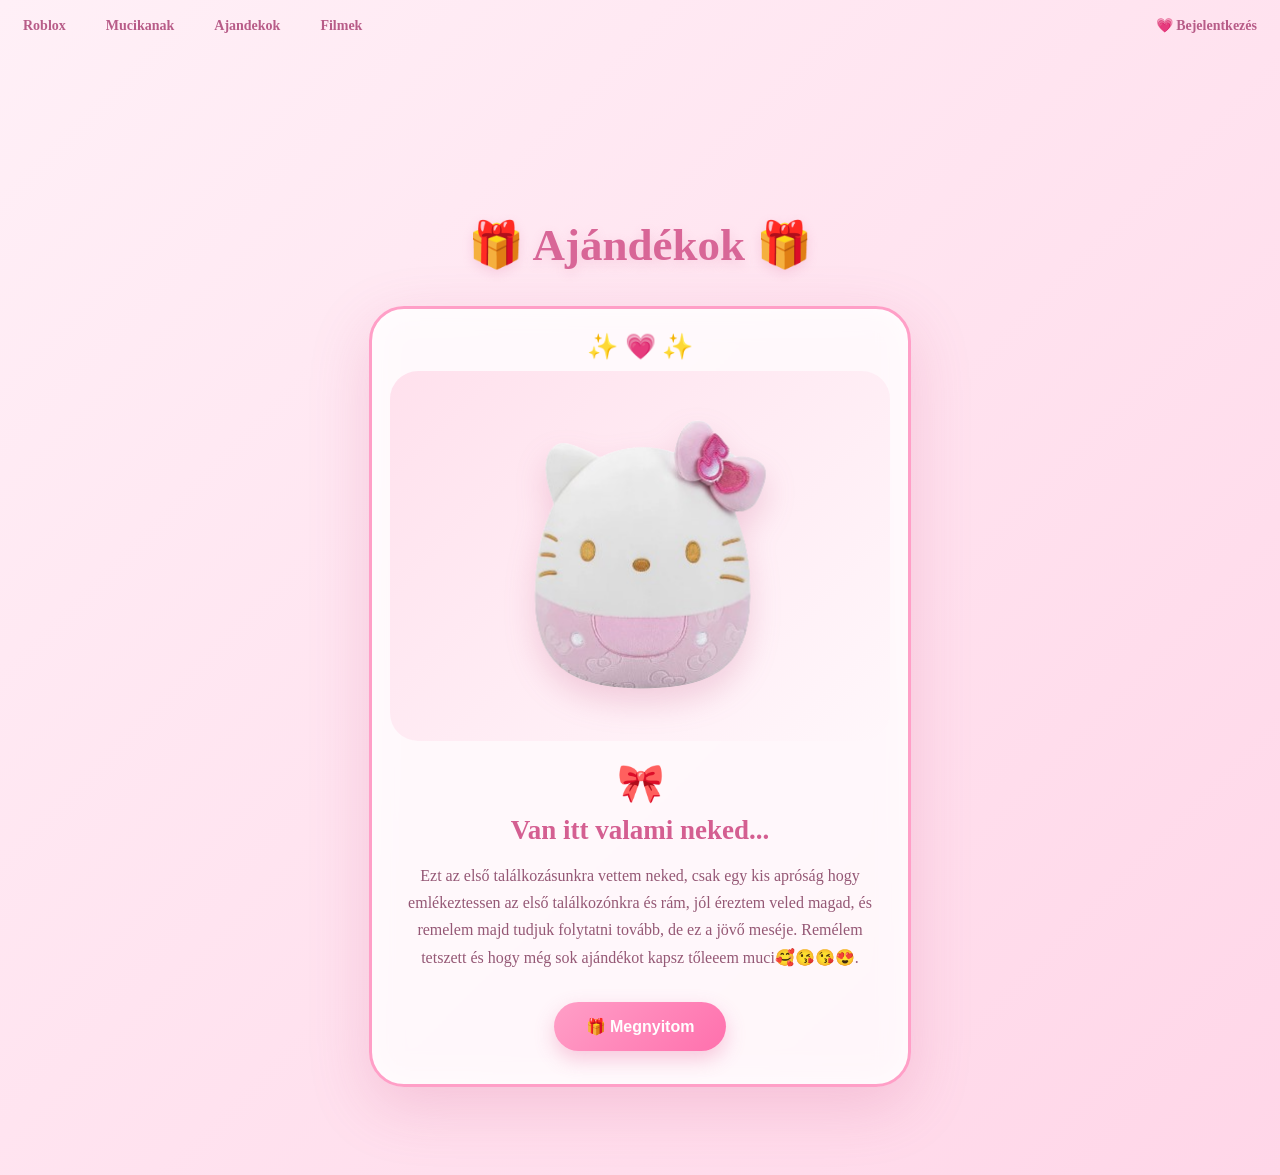
==== commit 1e91dd0f: "Fix HTML structure and add gift interaction" ====
--- a/ajandekok.html
+++ b/ajandekok.html
@@ -26,12 +26,11 @@
                     💗 Bejelentkezés
                 </a>
 
-  
-
-            </div>
-
-        </div>
-
+
+
+        </div>
+
+        </div>
         <div class="flowers">
             <span class="flower">🌸</span>
             <span class="flower">🌷</span>
@@ -209,7 +208,10 @@
                         particle.remove();
                     }, 1800);
                 }
+
+
             }
+
 
         </script>
     </main>
--- a/style.css
+++ b/style.css
@@ -1751,14 +1751,10 @@
         30px 0 8px;
 
     text-shadow:
-        0 4px 12px
-        rgba(216, 102, 151, 0.2);
+        0 4px 12px rgba(216, 102, 151, 0.2);
 
     animation:
-        filmTitleFloat
-        3s
-        ease-in-out
-        infinite;
+        filmTitleFloat 3s ease-in-out infinite;
 }
 
 
@@ -1814,8 +1810,7 @@
     overflow: hidden;
 
     box-shadow:
-        0 15px 40px
-        rgba(210, 90, 140, 0.2);
+        0 15px 40px rgba(210, 90, 140, 0.2);
 
     transition:
         transform 0.4s ease,
@@ -1826,12 +1821,10 @@
 .film-card-new:hover {
 
     transform:
-        translateY(-12px)
-        rotate(1deg);
+        translateY(-12px) rotate(1deg);
 
     box-shadow:
-        0 25px 60px
-        rgba(210, 90, 140, 0.3);
+        0 25px 60px rgba(210, 90, 140, 0.3);
 }
 
 
@@ -1846,11 +1839,9 @@
     overflow: hidden;
 
     background:
-        linear-gradient(
-            135deg,
+        linear-gradient(135deg,
             #ffddeb,
-            #fff6fa
-        );
+            #fff6fa);
 }
 
 
@@ -1869,8 +1860,7 @@
 }
 
 
-.film-card-new:hover
-.film-card-photo img {
+.film-card-new:hover .film-card-photo img {
 
     transform:
         scale(1.06);
@@ -1953,11 +1943,9 @@
         25px;
 
     background:
-        linear-gradient(
-            135deg,
+        linear-gradient(135deg,
             #ff9fc7,
-            #ff70ad
-        );
+            #ff70ad);
 
     color:
         white;
@@ -1972,8 +1960,7 @@
         pointer;
 
     box-shadow:
-        0 8px 20px
-        rgba(230, 90, 150, 0.25);
+        0 8px 20px rgba(230, 90, 150, 0.25);
 
     transition:
         0.25s ease;
@@ -1986,8 +1973,7 @@
         scale(1.08);
 
     box-shadow:
-        0 12px 30px
-        rgba(230, 90, 150, 0.4);
+        0 12px 30px rgba(230, 90, 150, 0.4);
 }
 
 
@@ -2023,12 +2009,10 @@
         25px;
 
     background:
-        rgba(
-            255,
+        rgba(255,
             210,
             230,
-            0.78
-        );
+            0.78);
 
     backdrop-filter:
         blur(18px);
@@ -2075,12 +2059,10 @@
         15px;
 
     background:
-        rgba(
-            255,
+        rgba(255,
             250,
             253,
-            0.97
-        );
+            0.97);
 
     border:
         3px solid #ff9fc7;
@@ -2089,13 +2071,10 @@
         32px;
 
     box-shadow:
-        0 30px 90px
-        rgba(
-            180,
+        0 30px 90px rgba(180,
             70,
             120,
-            0.35
-        );
+            0.35);
 
     transform:
         scale(1);
@@ -2105,8 +2084,7 @@
 }
 
 
-.film-memory-open
-.film-memory-box {
+.film-memory-open .film-memory-box {
 
     transform:
         scale(1);
@@ -2180,10 +2158,7 @@
         8px;
 
     animation:
-        filmHeartFloat
-        2s
-        ease-in-out
-        infinite;
+        filmHeartFloat 2s ease-in-out infinite;
 }
 
 
@@ -2279,13 +2254,10 @@
         pointer;
 
     box-shadow:
-        0 8px 20px
-        rgba(
-            210,
+        0 8px 20px rgba(210,
             80,
             140,
-            0.3
-        );
+            0.3);
 
     transition:
         0.25s ease;
@@ -2295,8 +2267,7 @@
 .film-close:hover {
 
     transform:
-        scale(1.15)
-        rotate(10deg);
+        scale(1.15) rotate(10deg);
 
     background:
         #f477ad;
@@ -2317,17 +2288,11 @@
         100001;
 
     transform:
-        translate(
-            -50%,
-            -50%
-        )
-        scale(0);
+        translate(-50%,
+            -50%) scale(0);
 
     animation:
-        filmHeartExplosion
-        1.6s
-        ease-out
-        forwards;
+        filmHeartExplosion 1.6s ease-out forwards;
 }
 
 
@@ -2336,11 +2301,8 @@
     0% {
 
         transform:
-            translate(
-                -50%,
-                -50%
-            )
-            scale(0);
+            translate(-50%,
+                -50%) scale(0);
 
         opacity:
             0;
@@ -2349,11 +2311,8 @@
     15% {
 
         transform:
-            translate(
-                -50%,
-                -50%
-            )
-            scale(1.5);
+            translate(-50%,
+                -50%) scale(1.5);
 
         opacity:
             1;
@@ -2362,20 +2321,8 @@
     100% {
 
         transform:
-            translate(
-                calc(
-                    -50% +
-                    var(--heart-x)
-                ),
-                calc(
-                    -50% +
-                    var(--heart-y)
-                )
-            )
-            scale(0.6)
-            rotate(
-                var(--heart-rotation)
-            );
+            translate(calc(-50% + var(--heart-x)),
+                calc(-50% + var(--heart-y))) scale(0.6) rotate(var(--heart-rotation));
 
         opacity:
             0;
@@ -2465,22 +2412,17 @@
     height: 95px;
 
     background:
-        radial-gradient(
-            circle at 50% 50%,
+        radial-gradient(circle at 50% 50%,
             #8f0025 0%,
             #b40032 35%,
             #d40045 62%,
-            transparent 70%
-        );
+            transparent 70%);
 
     border-radius:
         52% 48% 61% 39%;
 
     filter:
-        drop-shadow(
-            0 4px 7px
-            rgba(130, 0, 30, 0.3)
-        );
+        drop-shadow(0 4px 7px rgba(130, 0, 30, 0.3));
 
     opacity: 0.95;
 
@@ -2563,8 +2505,7 @@
     left: -45px;
 
     transform:
-        rotate(-25deg)
-        scale(0.85);
+        rotate(-25deg) scale(0.85);
 }
 
 
@@ -2574,8 +2515,7 @@
     right: -45px;
 
     transform:
-        rotate(35deg)
-        scale(0.7);
+        rotate(35deg) scale(0.7);
 }
 
 
@@ -2585,8 +2525,7 @@
     left: -40px;
 
     transform:
-        rotate(55deg)
-        scale(0.62);
+        rotate(55deg) scale(0.62);
 }
 
 
@@ -2596,8 +2535,7 @@
     right: -40px;
 
     transform:
-        rotate(-40deg)
-        scale(0.55);
+        rotate(-40deg) scale(0.55);
 }
 
 
@@ -2618,18 +2556,13 @@
     z-index: 0;
 
     border:
-        2px solid
-        rgba(190, 0, 50, 0.35);
+        2px solid rgba(190, 0, 50, 0.35);
 
     box-shadow:
-        0 0 25px
-        rgba(190, 0, 50, 0.18);
+        0 0 25px rgba(190, 0, 50, 0.18);
 
     animation:
-        annaRedGlow
-        2.2s
-        ease-in-out
-        infinite;
+        annaRedGlow 2.2s ease-in-out infinite;
 }
 
 
@@ -2639,65 +2572,47 @@
     100% {
 
         box-shadow:
-            0 0 20px
-            rgba(190, 0, 50, 0.12);
+            0 0 20px rgba(190, 0, 50, 0.12);
 
     }
 
     50% {
 
         box-shadow:
-            0 0 38px
-            rgba(210, 0, 55, 0.35);
-
-    }
-
-}
-
-
-
-
-.anna-card:hover
-.anna-splatter-1 {
+            0 0 38px rgba(210, 0, 55, 0.35);
+
+    }
+
+}
+
+
+
+
+.anna-card:hover .anna-splatter-1 {
 
     animation:
-        annaSplash1
-        0.8s
-        ease-in-out
-        infinite alternate;
-}
-
-
-.anna-card:hover
-.anna-splatter-2 {
+        annaSplash1 0.8s ease-in-out infinite alternate;
+}
+
+
+.anna-card:hover .anna-splatter-2 {
 
     animation:
-        annaSplash2
-        0.9s
-        ease-in-out
-        infinite alternate;
-}
-
-
-.anna-card:hover
-.anna-splatter-3 {
+        annaSplash2 0.9s ease-in-out infinite alternate;
+}
+
+
+.anna-card:hover .anna-splatter-3 {
 
     animation:
-        annaSplash3
-        0.7s
-        ease-in-out
-        infinite alternate;
-}
-
-
-.anna-card:hover
-.anna-splatter-4 {
+        annaSplash3 0.7s ease-in-out infinite alternate;
+}
+
+
+.anna-card:hover .anna-splatter-4 {
 
     animation:
-        annaSplash4
-        1s
-        ease-in-out
-        infinite alternate;
+        annaSplash4 1s ease-in-out infinite alternate;
 }
 
 
@@ -2705,14 +2620,12 @@
 
     from {
         transform:
-            rotate(-25deg)
-            scale(0.82);
+            rotate(-25deg) scale(0.82);
     }
 
     to {
         transform:
-            rotate(-18deg)
-            scale(1);
+            rotate(-18deg) scale(1);
     }
 
 }
@@ -2722,14 +2635,12 @@
 
     from {
         transform:
-            rotate(35deg)
-            scale(0.68);
+            rotate(35deg) scale(0.68);
     }
 
     to {
         transform:
-            rotate(45deg)
-            scale(0.88);
+            rotate(45deg) scale(0.88);
     }
 
 }
@@ -2739,14 +2650,12 @@
 
     from {
         transform:
-            rotate(55deg)
-            scale(0.6);
+            rotate(55deg) scale(0.6);
     }
 
     to {
         transform:
-            rotate(65deg)
-            scale(0.78);
+            rotate(65deg) scale(0.78);
     }
 
 }
@@ -2756,14 +2665,12 @@
 
     from {
         transform:
-            rotate(-40deg)
-            scale(0.53);
+            rotate(-40deg) scale(0.53);
     }
 
     to {
         transform:
-            rotate(-30deg)
-            scale(0.72);
+            rotate(-30deg) scale(0.72);
     }
 
 }
@@ -2774,23 +2681,88 @@
 .anna-button {
 
     background:
-        linear-gradient(
-            135deg,
+        linear-gradient(135deg,
             #8f002b,
             #c90042,
-            #ed1455
-        );
+            #ed1455);
 
     box-shadow:
-        0 8px 25px
-        rgba(170, 0, 50, 0.35);
+        0 8px 25px rgba(170, 0, 50, 0.35);
 }
 
 
 .anna-button:hover {
 
     box-shadow:
-        0 12px 35px
-        rgba(190, 0, 55, 0.55);
-
-}
+        0 12px 35px rgba(190, 0, 55, 0.55);
+
+}
+
+.nav-links {
+    display: flex;
+    justify-content: space-between;
+    align-items: center;
+    width: 100%;
+    box-sizing: border-box;
+}
+
+.nav-left {
+    display: flex;
+    align-items: center;
+    gap: 10px;
+}
+
+.nav-right {
+    display: flex;
+    align-items: center;
+    margin-left: auto;
+}
+
+.profile-link {
+    display: none;
+    align-items: center;
+    gap: 9px;
+    text-decoration: none;
+    color: #d45f91;
+    font-weight: bold;
+    padding: 5px 12px 5px 5px;
+    border-radius: 30px;
+    background: rgba(255, 235, 244, 0.95);
+    transition: 0.25s ease;
+    cursor: pointer;
+}
+
+.profile-link:hover {
+    transform: scale(1.05);
+    background: #ffe0ec;
+}
+
+.profile-link img {
+    width: 38px;
+    height: 38px;
+    object-fit: cover;
+    border-radius: 50%;
+    border: 2px solid #ff9fc7;
+    display: block;
+}
+
+.profile-link span {
+    display: inline-block;
+    color: #d45f91;
+    font-size: 15px;
+}
+
+@media (max-width: 700px) {
+    .nav-links {
+        flex-wrap: wrap;
+        gap: 8px;
+    }
+
+    .nav-left {
+        flex-wrap: wrap;
+    }
+
+    .nav-right {
+        margin-left: 0;
+    }
+}
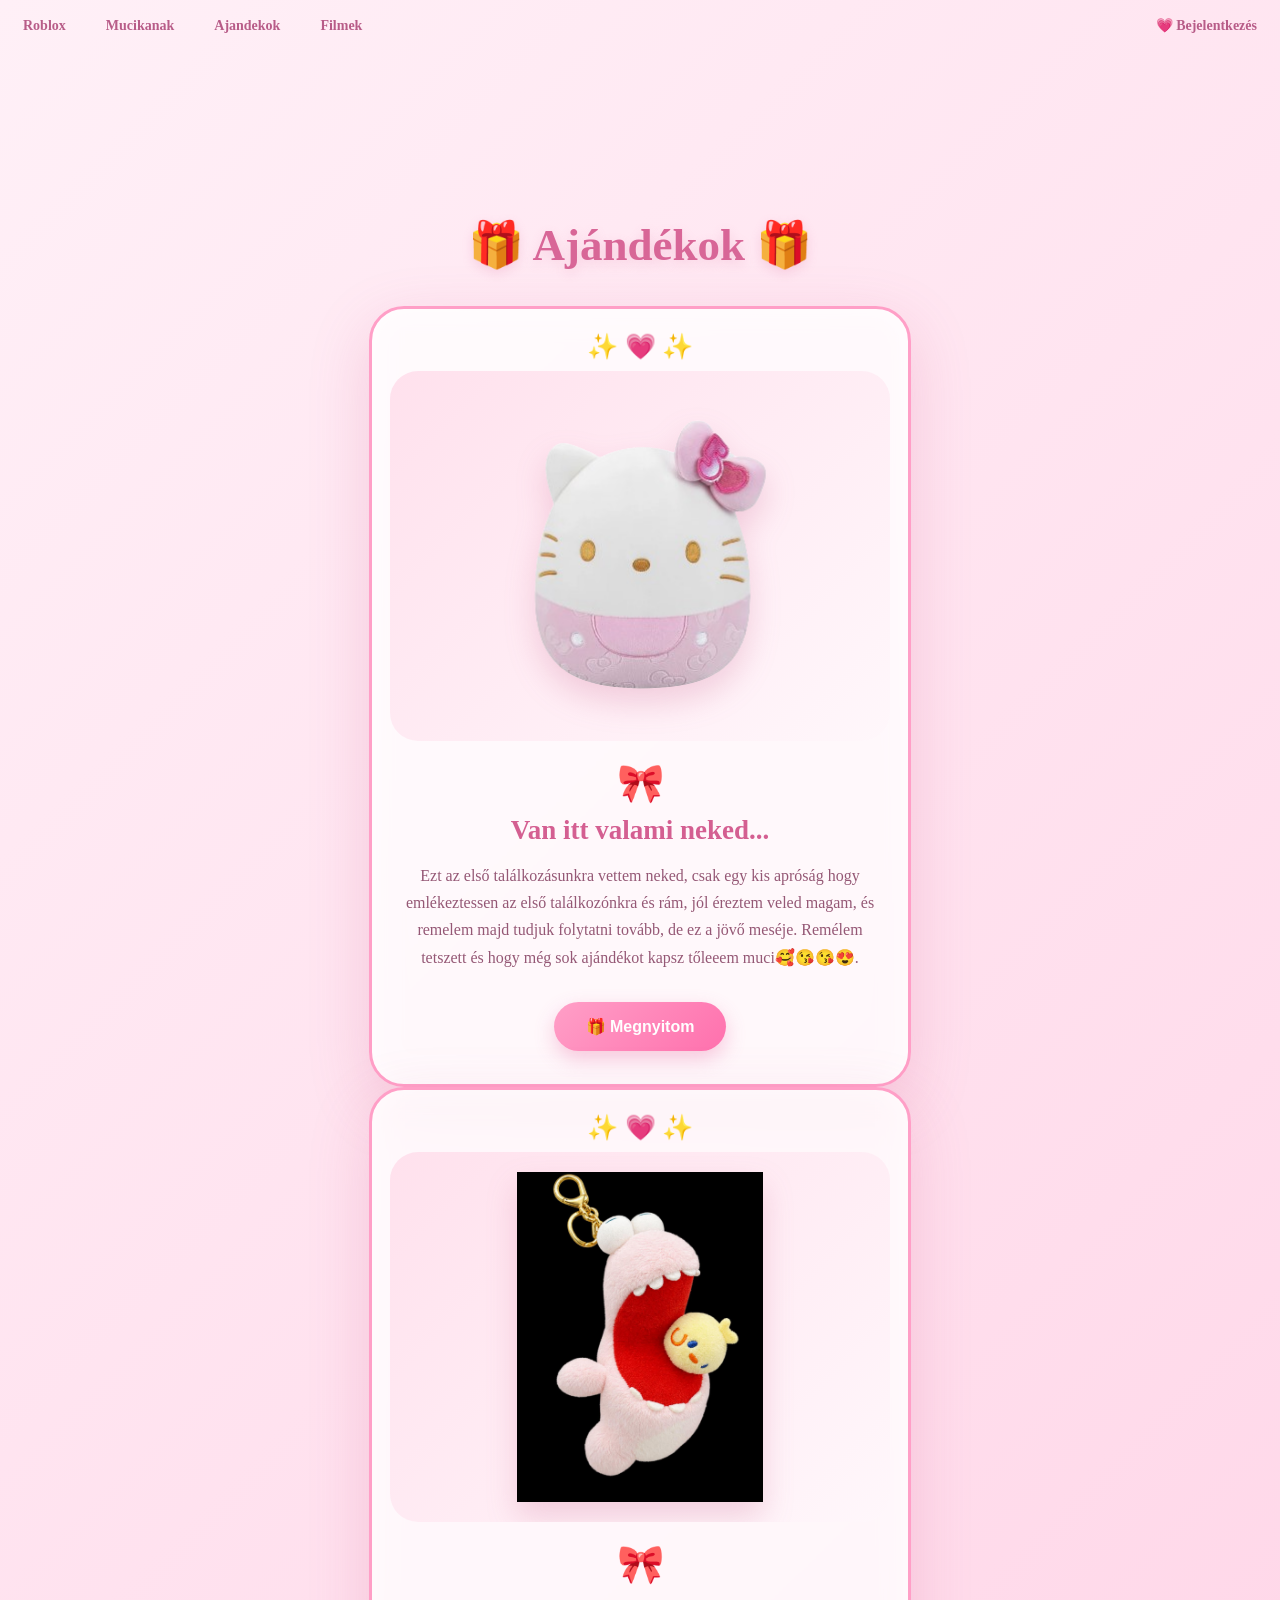
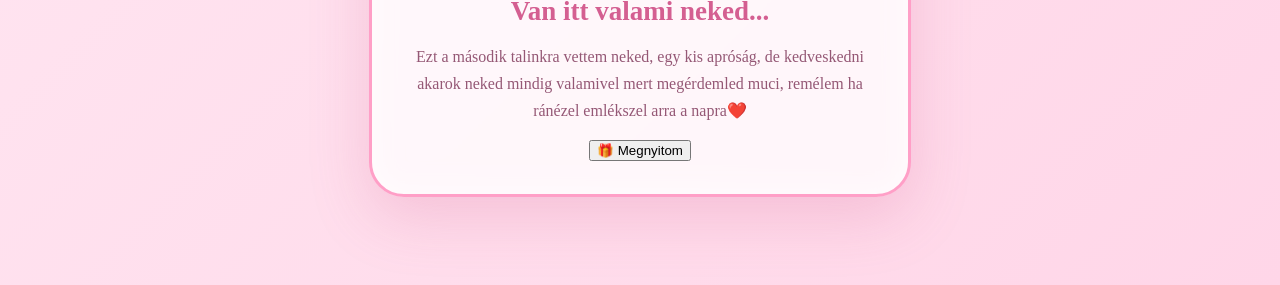
==== commit 20d173ed: "Update ajandekok.html" ====
--- a/ajandekok.html
+++ b/ajandekok.html
@@ -1,16 +1,17 @@
 <!DOCTYPE html>
-<html lang="en">
+<html lang="hu">
 
 <head>
     <meta charset="UTF-8">
     <meta name="viewport" content="width=device-width, initial-scale=1.0">
-    <title>Document</title>
+    <title>Ajándékok 💗</title>
     <link rel="stylesheet" href="style.css">
 </head>
 
 <body>
 
     <head>
+
         <div class="nav-links">
 
             <div class="nav-left">
@@ -21,16 +22,13 @@
             </div>
 
             <div class="nav-right">
-
                 <a href="login.html" id="loginLink">
                     💗 Bejelentkezés
                 </a>
-
-
+            </div>
 
         </div>
 
-        </div>
         <div class="flowers">
             <span class="flower">🌸</span>
             <span class="flower">🌷</span>
@@ -58,11 +56,12 @@
             <div class="heart">💗</div>
         </div>
 
-        <div class="content">
-        </div>
+        <div class="content"></div>
+
     </head>
 
     <main>
+
         <section class="gift-page">
 
             <h1 class="gift-title">🎁 Ajándékok 🎁</h1>
@@ -83,7 +82,7 @@
 
                     <p>
                         Ezt az első találkozásunkra vettem neked, csak egy kis apróság hogy emlékeztessen az első
-                        találkozónkra és rám, jól éreztem veled magad, és remelem majd tudjuk folytatni tovább, de ez a
+                        találkozónkra és rám, jól éreztem veled magam, és remelem majd tudjuk folytatni tovább, de ez a
                         jövő meséje.
                         Remélem tetszett és hogy még sok ajándékot kapsz tőleeem muci🥰😘😘😍.
                     </p>
@@ -95,7 +94,6 @@
                 </div>
 
             </div>
-
 
             <div class="secret-gift" id="secretGift">
 
@@ -114,8 +112,50 @@
 
             </div>
 
+
+            <div class="gift-card" id="giftCard2">
+
+                <div class="gift-sparkles">✨ 💗 ✨</div>
+
+                <div class="gift-image">
+                    <img src="dino.jpg" alt="Második ajándék">
+                </div>
+
+                <div class="gift-content">
+
+                    <div class="gift-bow">🎀</div>
+
+                    <h2>Van itt valami neked...</h2>
+
+                    <p>
+                        Ezt a második talinkra vettem neked, egy kis apróság, de kedveskedni akarok neked mindig valamivel mert megérdemled muci, remélem ha ránézel emlékszel arra a napra❤️
+                    </p>
+
+                    <button id="openGift2">
+                        🎁 Megnyitom
+                    </button>
+
+                </div>
+
+            </div>
+
+            <div class="secret-gift" id="secretGift2">
+
+                <div class="big-heart">💗</div>
+
+                <h2>🎀 Meglepetés! 🎀</h2>
+
+                <p>
+                    Szeretlek mucika, és remélem a táskádon fogod mindenki hordani a kis szörnyet, és még nagyoooon sok ilyet kapsz tőlem 💗
+                </p>
+
+                <button id="closeGift2">
+                    ✕ Bezárom
+                </button>
+
+            </div>
+
         </section>
-
 
         <script>
 
@@ -124,6 +164,12 @@
             const giftCard = document.getElementById("giftCard");
             const secretGift = document.getElementById("secretGift");
 
+            const openGift2 = document.getElementById("openGift2");
+            const closeGift2 = document.getElementById("closeGift2");
+            const giftCard2 = document.getElementById("giftCard2");
+            const secretGift2 = document.getElementById("secretGift2");
+
+
             openGift.addEventListener("click", function (event) {
 
                 giftCard.classList.add("opening");
@@ -146,6 +192,33 @@
 
                 setTimeout(() => {
                     giftCard.classList.remove("opening");
+                }, 400);
+
+            });
+
+
+            openGift2.addEventListener("click", function (event) {
+
+                giftCard2.classList.add("opening");
+
+                createGiftExplosion(
+                    event.clientX,
+                    event.clientY
+                );
+
+                setTimeout(() => {
+                    secretGift2.classList.add("show");
+                }, 700);
+
+            });
+
+
+            closeGift2.addEventListener("click", function () {
+
+                secretGift2.classList.remove("show");
+
+                setTimeout(() => {
+                    giftCard2.classList.remove("opening");
                 }, 400);
 
             });
@@ -166,17 +239,24 @@
 
                 for (let i = 0; i < 60; i++) {
 
-                    const particle = document.createElement("span");
-
-                    particle.className = "gift-particle";
+                    const particle =
+                        document.createElement("span");
+
+                    particle.className =
+                        "gift-particle";
 
                     particle.innerHTML =
                         symbols[
-                        Math.floor(Math.random() * symbols.length)
+                            Math.floor(
+                                Math.random() * symbols.length
+                            )
                         ];
 
-                    particle.style.left = x + "px";
-                    particle.style.top = y + "px";
+                    particle.style.left =
+                        x + "px";
+
+                    particle.style.top =
+                        y + "px";
 
                     const angle =
                         Math.random() * Math.PI * 2;
@@ -202,17 +282,22 @@
                     particle.style.fontSize =
                         15 + Math.random() * 25 + "px";
 
-                    document.body.appendChild(particle);
+                    document.body.appendChild(
+                        particle
+                    );
 
                     setTimeout(() => {
                         particle.remove();
                     }, 1800);
+
                 }
 
-
             }
 
-
         </script>
+
     </main>
+
 </body>
+
+</html>
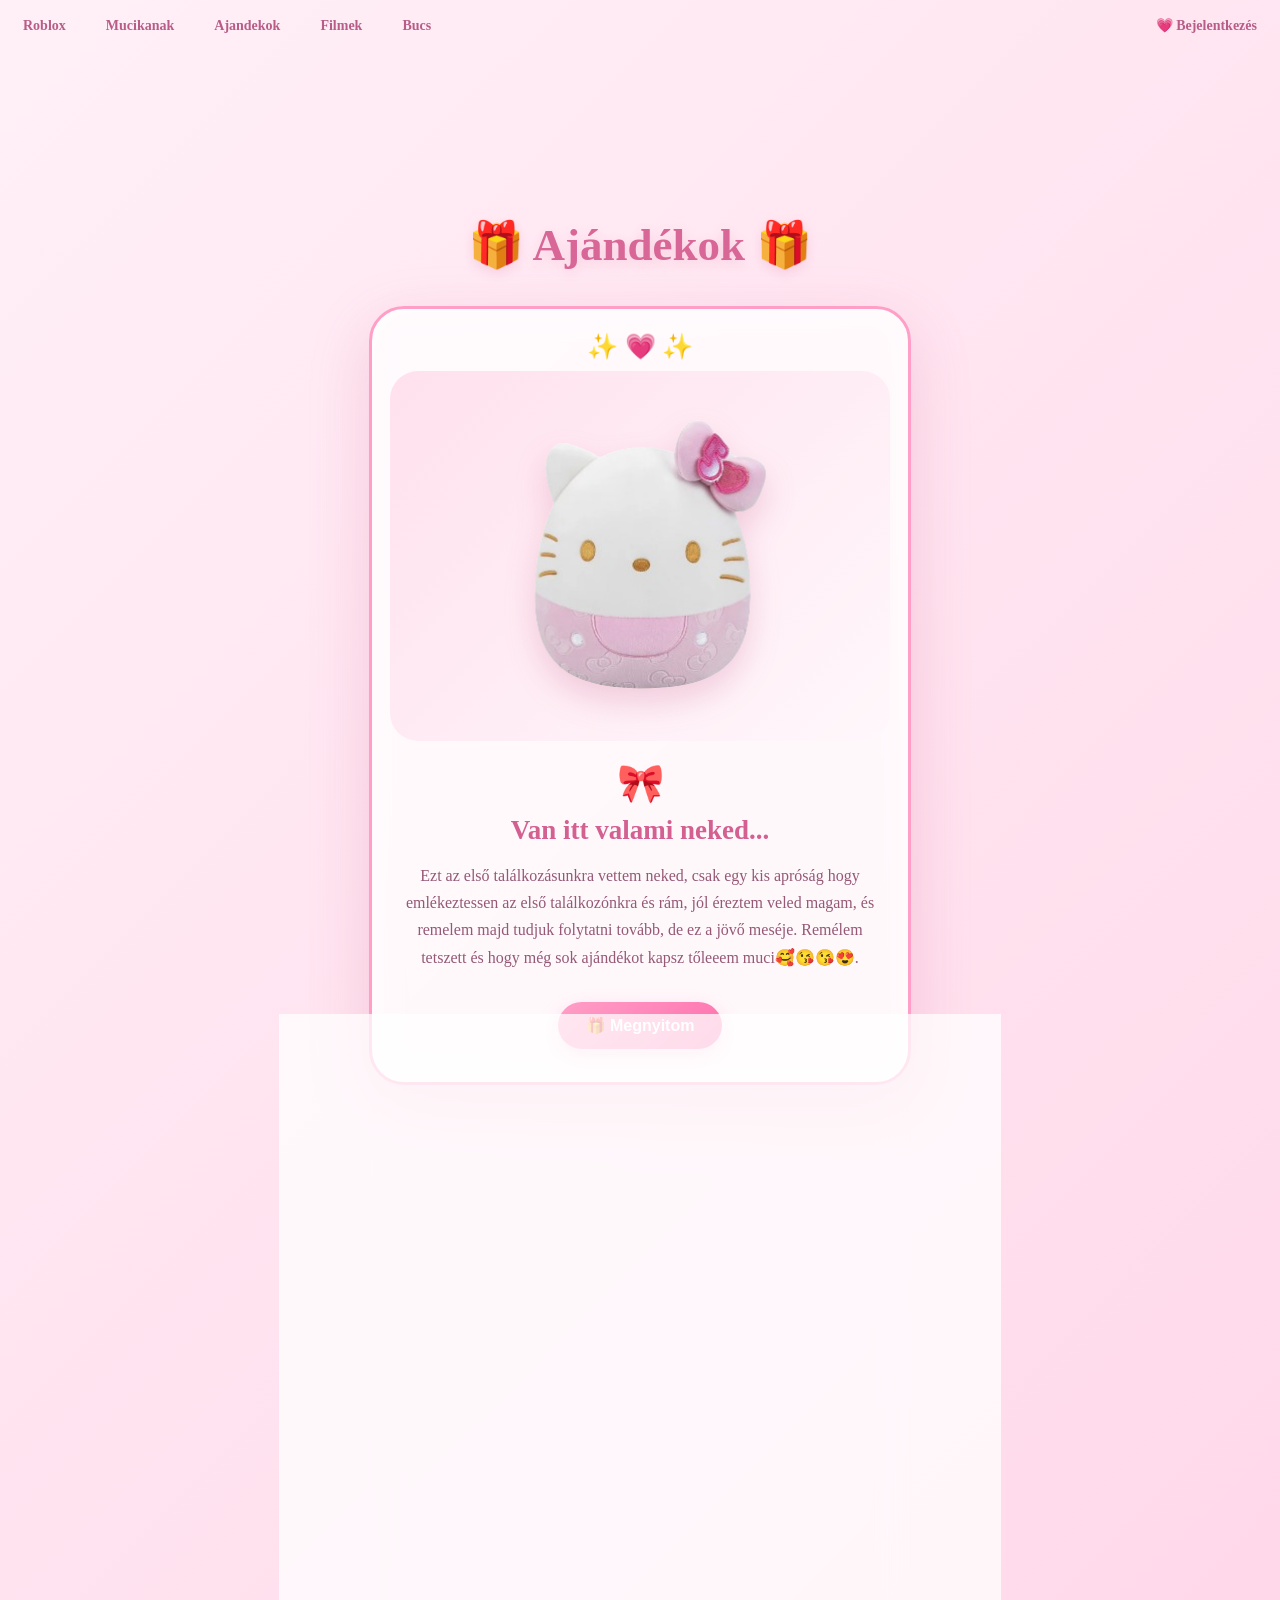
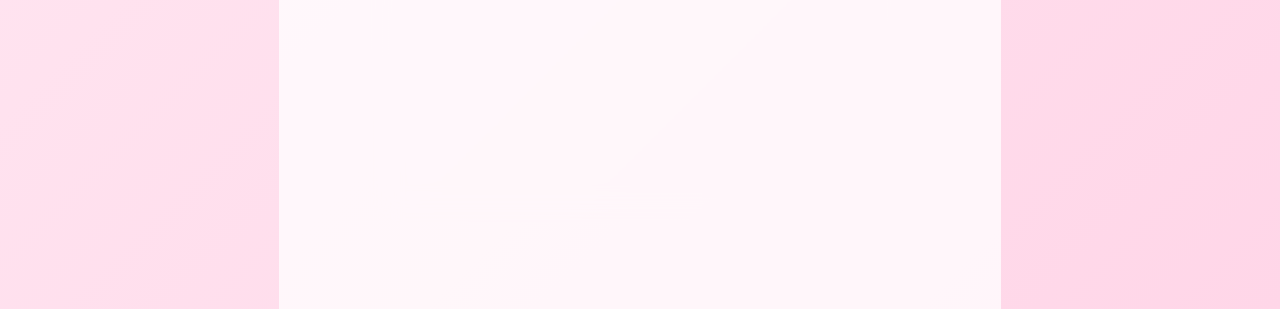
==== commit 05eb5e13: "Fix HTML structure and add new navigation link" ====
--- a/ajandekok.html
+++ b/ajandekok.html
@@ -19,6 +19,8 @@
                 <a href="rolam.html">Mucikanak</a>
                 <a href="ajandekok.html">Ajandekok</a>
                 <a href="filmek.html">Filmek</a>
+                                <a href="bucsu.html">Bucs</a>
+
             </div>
 
             <div class="nav-right">
--- a/style.css
+++ b/style.css
@@ -2766,3 +2766,1250 @@
         margin-left: 0;
     }
 }
+
+#openGift,
+#closeGift,
+#openGift2,
+#closeGift2 {
+    border: none;
+    padding: 14px 28px;
+    border-radius: 25px;
+    background: linear-gradient(135deg, #ff9fc7, #ff70ad);
+    color: white;
+    font-size: 16px;
+    font-weight: bold;
+    cursor: pointer;
+    box-shadow: 0 8px 20px rgba(230, 90, 150, 0.25);
+    transition: 0.25s ease;
+}
+
+#openGift:hover,
+#closeGift:hover,
+#openGift2:hover,
+#closeGift2:hover {
+    transform: translateY(-3px) scale(1.05);
+    box-shadow: 0 12px 25px rgba(230, 90, 150, 0.35);
+}
+
+#openGift:active,
+#closeGift:active,
+#openGift2:active,
+#closeGift2:active {
+    transform: scale(0.97);
+}
+
+.third-film-card {
+    position: relative;
+    overflow: visible !important;
+}
+
+.third-film-card .film-card-photo {
+    overflow: hidden;
+    border-radius: 27px 27px 0 0;
+}
+
+.third-film-decoration {
+    position: absolute;
+    z-index: 20;
+    font-size: 32px;
+    pointer-events: none;
+    animation: thirdDecorationFloat 3s ease-in-out infinite;
+}
+
+.decoration-1 {
+    top: 25px;
+    left: -25px;
+}
+
+.decoration-2 {
+    top: 100px;
+    right: -25px;
+}
+
+.decoration-3 {
+    top: -15px;
+    left: 25%;
+}
+
+.decoration-4 {
+    top: -20px;
+    right: 25%;
+}
+
+.decoration-5 {
+    bottom: 90px;
+    left: -20px;
+}
+
+.decoration-6 {
+    bottom: 110px;
+    right: -25px;
+}
+
+.decoration-7 {
+    bottom: 25px;
+    left: 15%;
+}
+
+.decoration-8 {
+    bottom: 20px;
+    right: 15%;
+}
+
+.third-film-tag {
+    background: linear-gradient(135deg, #ffb6d5, #ff8fbd);
+    color: white;
+}
+
+.third-film-explosion {
+    position: fixed;
+    z-index: 100005;
+    pointer-events: none;
+    transform: translate(-50%, -50%) scale(0);
+    animation: thirdFilmExplosion 1.7s ease-out forwards;
+}
+
+@keyframes thirdDecorationFloat {
+    0%, 100% {
+        transform: translateY(0) rotate(-5deg);
+    }
+
+    50% {
+        transform: translateY(-8px) rotate(5deg);
+    }
+}
+
+@keyframes thirdFilmExplosion {
+    0% {
+        opacity: 1;
+        transform: translate(-50%, -50%) scale(0.3) rotate(0deg);
+    }
+
+    70% {
+        opacity: 1;
+    }
+
+    100% {
+        opacity: 0;
+        transform: translate(
+            calc(-50% + var(--third-x)),
+            calc(-50% + var(--third-y))
+        ) scale(1.2) rotate(var(--third-rotate));
+    }
+}
+
+.love-letter {
+    width: 100%;
+    display: flex;
+    flex-direction: column;
+    align-items: center;
+    margin: 100px 0 130px;
+}
+
+.love-envelope {
+    position: relative;
+    width: 330px;
+    height: 220px;
+    cursor: pointer;
+    transition: 0.4s ease;
+}
+
+.love-envelope-back {
+    position: absolute;
+    inset: 0;
+    background: linear-gradient(135deg, #ffc9df, #ff91bd);
+    border-radius: 20px;
+    box-shadow: 0 15px 35px rgba(216, 102, 151, 0.25);
+}
+
+.love-envelope-front {
+    position: absolute;
+    left: 0;
+    bottom: 0;
+    width: 100%;
+    height: 75%;
+    background: linear-gradient(135deg, #ff9fc8, #ff78ad);
+    clip-path: polygon(0 0, 50% 55%, 100% 0, 100% 100%, 0 100%);
+    border-radius: 0 0 20px 20px;
+    z-index: 5;
+}
+
+.love-flap {
+    position: absolute;
+    top: 0;
+    left: 0;
+    width: 100%;
+    height: 58%;
+    background: #ffacd0;
+    clip-path: polygon(0 0, 100% 0, 50% 100%);
+    transform-origin: top center;
+    transition: transform 0.9s cubic-bezier(.2,.8,.2,1);
+    z-index: 7;
+}
+
+.love-seal {
+    position: absolute;
+    left: 50%;
+    top: 53%;
+    transform: translate(-50%, -50%);
+    width: 65px;
+    height: 65px;
+    display: flex;
+    align-items: center;
+    justify-content: center;
+    background: #ff6fa8;
+    border-radius: 50%;
+    font-size: 32px;
+    z-index: 10;
+    box-shadow: 0 7px 20px rgba(216, 80, 135, 0.3);
+    transition: 0.4s ease;
+}
+
+.love-paper {
+    position: fixed;
+    left: 50%;
+    top: 50%;
+    width: min(850px, calc(100vw - 30px));
+    height: min(650px, calc(100vh - 30px));
+    background: linear-gradient(145deg, #fffaff, #fff0f7);
+    border-radius: 30px;
+    transform: translate(-50%, -50%) scale(0.3);
+    opacity: 0;
+    visibility: hidden;
+    pointer-events: none;
+    transition:
+        transform 0.7s cubic-bezier(.2,.8,.2,1),
+        opacity 0.4s ease;
+    z-index: 100000;
+    box-shadow:
+        0 25px 80px rgba(216, 80, 135, 0.3),
+        0 0 0 4px rgba(255, 190, 215, 0.5);
+    padding: 50px;
+    box-sizing: border-box;
+    overflow-y: auto;
+}
+
+.love-paper-content {
+    width: 100%;
+    min-height: 100%;
+    display: flex;
+    flex-direction: column;
+    align-items: center;
+    justify-content: center;
+    text-align: center;
+    color: #89516d;
+    box-sizing: border-box;
+}
+
+.love-paper-hearts {
+    font-size: 30px;
+    color: #ee8eb5;
+    margin-bottom: 15px;
+}
+
+.love-paper-content h2 {
+    margin: 10px 0 25px;
+    color: #d86697;
+    font-size: 38px;
+}
+
+.love-paper-content p {
+    width: 100%;
+    max-width: 650px;
+    margin: 10px auto;
+    font-size: 20px;
+    line-height: 1.8;
+}
+
+.love-paper-content p:first-of-type {
+    color: #d86697;
+    font-size: 38px;
+    font-weight: 700;
+}
+
+.love-paper-bottom {
+    margin-top: 25px;
+    color: #ee8eb5;
+    font-size: 25px;
+    letter-spacing: 8px;
+}
+
+.love-close {
+    position: absolute;
+    top: 15px;
+    right: 15px;
+    width: 46px;
+    height: 46px;
+    border: none;
+    border-radius: 50%;
+    background: #ffd0e3;
+    color: #c65382;
+    font-size: 28px;
+    line-height: 1;
+    cursor: pointer;
+    z-index: 100001;
+}
+
+.love-envelope.open .love-paper {
+    opacity: 1;
+    visibility: visible;
+    pointer-events: auto;
+    transform: translate(-50%, -50%) scale(1);
+}
+
+@media (max-width: 600px) {
+
+    .love-letter {
+        margin: 70px 0 90px;
+    }
+
+    .love-envelope {
+        width: 280px;
+        height: 185px;
+    }
+
+    .love-paper {
+        width: calc(100vw - 24px);
+        height: calc(100vh - 24px);
+        max-height: none;
+        border-radius: 22px;
+        padding: 55px 22px 30px;
+    }
+
+    .love-paper-content {
+        min-height: 100%;
+        justify-content: center;
+    }
+
+    .love-paper-hearts {
+        font-size: 24px;
+        margin-bottom: 8px;
+    }
+
+    .love-paper-content h2 {
+        font-size: 27px;
+        margin: 8px 0 20px;
+    }
+
+    .love-paper-content p {
+        max-width: 100%;
+        font-size: 16px;
+        line-height: 1.65;
+    }
+
+    .love-paper-content p:first-of-type {
+        font-size: 30px;
+    }
+
+    .love-paper-bottom {
+        font-size: 20px;
+        margin-top: 20px;
+    }
+
+    .love-close {
+        top: 12px;
+        right: 12px;
+        width: 42px;
+        height: 42px;
+        font-size: 25px;
+    }
+}
+
+.love-close:hover {
+    transform: scale(1.1);
+    background: #ffb8d3;
+}
+
+.love-envelope.open .love-flap {
+    transform: rotateX(180deg);
+}
+
+.love-envelope.open .love-seal {
+    opacity: 0;
+    transform: translate(-50%, -50%) scale(0.5);
+}
+
+.love-envelope.open .love-paper {
+    opacity: 1;
+    visibility: visible;
+    pointer-events: auto;
+    transform: translate(-50%, -50%) scale(1);
+}
+
+.love-envelope.open {
+    cursor: default;
+}
+
+.love-letter-label {
+    margin-top: 30px;
+    color: #b85b84;
+    font-size: 18px;
+    font-weight: 600;
+    text-align: center;
+}
+
+.love-explosion-heart {
+    position: fixed;
+    left: 50%;
+    top: 50%;
+    z-index: 99999;
+    pointer-events: none;
+    transform: translate(-50%, -50%) scale(0);
+    animation: loveHeartExplosion 2.3s ease-out forwards;
+}
+
+@keyframes loveHeartExplosion {
+
+    0% {
+        opacity: 0;
+        transform: translate(-50%, -50%) scale(0) rotate(0deg);
+    }
+
+    15% {
+        opacity: 1;
+        transform: translate(-50%, -50%) scale(1.2) rotate(90deg);
+    }
+
+    100% {
+        opacity: 0;
+        transform:
+            translate(
+                calc(-50% + var(--love-x)),
+                calc(-50% + var(--love-y))
+            )
+            scale(0.7)
+            rotate(var(--love-rotation));
+    }
+}
+
+@media (max-width: 600px) {
+
+    .love-envelope {
+        width: 300px;
+        height: 200px;
+    }
+
+    .love-paper {
+        width: 90vw;
+        min-height: 420px;
+        padding: 45px 25px;
+    }
+
+    .love-paper-content {
+        min-height: 320px;
+    }
+
+    .love-paper-content h2 {
+        font-size: 30px;
+    }
+
+    .love-paper-content p {
+        font-size: 17px;
+    }
+
+    .love-paper-content p:first-of-type {
+        font-size: 32px;
+    }
+}
+
+
+@media (max-width: 600px) {
+    .film-card-wrap {
+        display: flex !important;
+        flex-direction: column !important;
+        align-items: center !important;
+        justify-content: flex-start !important;
+        gap: 35px !important;
+        width: 100% !important;
+        max-width: 100% !important;
+        padding: 0 15px !important;
+        box-sizing: border-box !important;
+    }
+
+    .film-card-wrap .film-card-new {
+        display: block !important;
+        position: relative !important;
+        width: 100% !important;
+        max-width: 380px !important;
+        min-width: 0 !important;
+        margin: 0 !important;
+        flex: 0 0 auto !important;
+        box-sizing: border-box !important;
+    }
+
+    .film-card-wrap .film-card-photo {
+        width: 100% !important;
+        max-width: 100% !important;
+        height: auto !important;
+        overflow: hidden !important;
+        box-sizing: border-box !important;
+    }
+
+    .film-card-wrap .film-card-photo img {
+        display: block !important;
+        width: 100% !important;
+        max-width: 100% !important;
+        height: auto !important;
+        box-sizing: border-box !important;
+    }
+
+    .film-card-wrap .film-card-content {
+        width: 100% !important;
+        max-width: 100% !important;
+        box-sizing: border-box !important;
+    }
+
+    .film-card-wrap .third-film-card {
+        margin-bottom: 0 !important;
+    }
+}
+.bucsu-page {
+    background:
+        radial-gradient(circle at 50% 20%, rgba(120, 0, 20, 0.25), transparent 35%),
+        linear-gradient(180deg, #080808 0%, #12080a 55%, #050505 100%);
+    color: #eeeeee;
+    min-height: 100vh;
+    overflow-x: hidden;
+}
+
+.bucsu-page .nav-links {
+    background: rgba(5, 5, 5, 0.92);
+    border-bottom: 1px solid rgba(190, 20, 45, 0.35);
+}
+
+.bucsu-page .nav-links a {
+    color: #eeeeee;
+}
+
+.bucsu-page .nav-links a:hover {
+    color: #ff3b52;
+}
+
+.bucsu-main {
+    min-height: calc(100vh - 90px);
+    display: flex;
+    flex-direction: column;
+    align-items: center;
+    justify-content: center;
+    text-align: center;
+    padding: 80px 20px 120px;
+    box-sizing: border-box;
+}
+
+.bucsu-title {
+    margin: 0;
+    color: #eeeeee;
+    font-size: 64px;
+    letter-spacing: 5px;
+    text-shadow:
+        0 0 20px rgba(255, 30, 55, 0.35),
+        0 5px 20px rgba(0, 0, 0, 0.8);
+}
+
+.bucsu-subtitle {
+    margin: 15px 0 60px;
+    color: #a9a9a9;
+    font-size: 18px;
+}
+
+.bucsu-letter {
+    width: 100%;
+    display: flex;
+    flex-direction: column;
+    align-items: center;
+}
+
+.bucsu-envelope {
+    position: relative;
+    width: 360px;
+    height: 240px;
+    cursor: pointer;
+}
+
+.bucsu-envelope-back {
+    position: absolute;
+    inset: 0;
+    background: linear-gradient(135deg, #26080d, #100307);
+    border: 1px solid rgba(255, 40, 60, 0.4);
+    border-radius: 18px;
+    box-shadow:
+        0 20px 50px rgba(0, 0, 0, 0.7),
+        0 0 30px rgba(180, 0, 30, 0.15);
+}
+
+.bucsu-envelope-front {
+    position: absolute;
+    left: 0;
+    bottom: 0;
+    width: 100%;
+    height: 75%;
+    background: linear-gradient(135deg, #310a11, #160307);
+    clip-path: polygon(0 0, 50% 55%, 100% 0, 100% 100%, 0 100%);
+    border-radius: 0 0 18px 18px;
+    border-bottom: 1px solid rgba(255, 40, 60, 0.35);
+    z-index: 5;
+}
+
+.bucsu-flap {
+    position: absolute;
+    top: 0;
+    left: 0;
+    width: 100%;
+    height: 58%;
+    background: linear-gradient(135deg, #3b0b14, #190409);
+    clip-path: polygon(0 0, 100% 0, 50% 100%);
+    transform-origin: top center;
+    transition: transform 0.9s cubic-bezier(.2,.8,.2,1);
+    z-index: 7;
+}
+
+.bucsu-seal {
+    position: absolute;
+    left: 50%;
+    top: 53%;
+    transform: translate(-50%, -50%);
+    width: 68px;
+    height: 68px;
+    display: flex;
+    align-items: center;
+    justify-content: center;
+    background: #a90022;
+    border: 2px solid #ff304c;
+    border-radius: 50%;
+    font-size: 30px;
+    z-index: 10;
+    box-shadow:
+        0 7px 25px rgba(180, 0, 30, 0.45),
+        0 0 20px rgba(255, 20, 50, 0.2);
+    transition: 0.4s ease;
+}
+
+.bucsu-envelope-text {
+    position: absolute;
+    left: 50%;
+    top: 84%;
+    transform: translate(-50%, -50%);
+    z-index: 9;
+    color: #eeeeee;
+    font-size: 24px;
+    font-weight: 700;
+    letter-spacing: 3px;
+    text-shadow: 0 2px 8px #000000;
+}
+
+.bucsu-paper {
+    position: fixed;
+    left: 50%;
+    top: 50%;
+    width: min(620px, 85vw);
+    max-height: 75vh;
+    overflow-y: auto;
+    background:
+        linear-gradient(145deg, #171717, #0d0d0d);
+    border: 3px solid #7d1729;
+    border-radius: 28px;
+    transform: translate(-50%, -50%) scale(0.3);
+    opacity: 0;
+    visibility: hidden;
+    pointer-events: none;
+    transition:
+        transform 0.7s cubic-bezier(.2,.8,.2,1),
+        opacity 0.4s ease;
+    z-index: 100000;
+    box-shadow:
+        0 25px 80px rgba(0, 0, 0, 0.8),
+        0 0 50px rgba(160, 0, 30, 0.2);
+    padding: 45px;
+    box-sizing: border-box;
+}
+
+.bucsu-envelope.open::before {
+    content: "";
+    position: fixed;
+    inset: 0;
+    background: rgba(0, 0, 0, 0.72);
+    backdrop-filter: blur(8px);
+    -webkit-backdrop-filter: blur(8px);
+    z-index: 99999;
+}
+
+.bucsu-paper-content {
+    min-height: 360px;
+    display: flex;
+    flex-direction: column;
+    align-items: center;
+    justify-content: center;
+    text-align: center;
+    color: #cfcfcf;
+}
+
+.bucsu-paper-hearts {
+    font-size: 28px;
+    margin-bottom: 10px;
+}
+
+.bucsu-paper-content h2 {
+    margin: 10px 0 30px;
+    color: #ff304c;
+    font-size: 42px;
+    letter-spacing: 2px;
+}
+
+.bucsu-paper-content p {
+    max-width: 520px;
+    margin: 10px auto;
+    color: #bdbdbd;
+    font-size: 18px;
+    line-height: 1.8;
+}
+
+.bucsu-paper-bottom {
+    margin-top: 25px;
+    font-size: 24px;
+    letter-spacing: 8px;
+}
+
+.bucsu-close {
+    position: absolute;
+    top: 16px;
+    right: 18px;
+    width: 46px;
+    height: 46px;
+    border: none;
+    border-radius: 50%;
+    background: #2a0a10;
+    color: #ff4058;
+    font-size: 30px;
+    line-height: 1;
+    cursor: pointer;
+    z-index: 100001;
+    transition: 0.25s ease;
+}
+
+.bucsu-close:hover {
+    transform: scale(1.1);
+    background: #4a0d18;
+}
+
+.bucsu-envelope.open .bucsu-flap {
+    transform: rotateX(180deg);
+}
+
+.bucsu-envelope.open .bucsu-seal {
+    opacity: 0;
+    transform: translate(-50%, -50%) scale(0.5);
+}
+
+.bucsu-envelope.open .bucsu-envelope-text {
+    opacity: 0;
+}
+
+.bucsu-envelope.open .bucsu-paper {
+    opacity: 1;
+    visibility: visible;
+    pointer-events: auto;
+    transform: translate(-50%, -50%) scale(1);
+}
+
+.bucsu-envelope.open {
+    cursor: default;
+}
+
+.bucsu-label {
+    margin-top: 30px;
+    color: #777777;
+    font-size: 17px;
+}
+
+.bucsu-hearts {
+    position: fixed;
+    inset: 0;
+    pointer-events: none;
+    overflow: hidden;
+    z-index: 1;
+}
+
+.bucsu-hearts span {
+    position: absolute;
+    top: -60px;
+    font-size: 25px;
+    animation: bucsuFall linear infinite;
+    opacity: 0.8;
+}
+
+.bucsu-hearts span:nth-child(1) { left: 3%; animation-duration: 8s; }
+.bucsu-hearts span:nth-child(2) { left: 9%; animation-duration: 11s; animation-delay: 2s; }
+.bucsu-hearts span:nth-child(3) { left: 15%; animation-duration: 9s; animation-delay: 4s; }
+.bucsu-hearts span:nth-child(4) { left: 22%; animation-duration: 12s; animation-delay: 1s; }
+.bucsu-hearts span:nth-child(5) { left: 29%; animation-duration: 8s; animation-delay: 5s; }
+.bucsu-hearts span:nth-child(6) { left: 36%; animation-duration: 10s; animation-delay: 2s; }
+.bucsu-hearts span:nth-child(7) { left: 43%; animation-duration: 13s; animation-delay: 6s; }
+.bucsu-hearts span:nth-child(8) { left: 50%; animation-duration: 9s; animation-delay: 3s; }
+.bucsu-hearts span:nth-child(9) { left: 57%; animation-duration: 11s; animation-delay: 5s; }
+.bucsu-hearts span:nth-child(10) { left: 64%; animation-duration: 8s; animation-delay: 1s; }
+.bucsu-hearts span:nth-child(11) { left: 70%; animation-duration: 12s; animation-delay: 4s; }
+.bucsu-hearts span:nth-child(12) { left: 76%; animation-duration: 9s; animation-delay: 2s; }
+.bucsu-hearts span:nth-child(13) { left: 82%; animation-duration: 13s; animation-delay: 6s; }
+.bucsu-hearts span:nth-child(14) { left: 88%; animation-duration: 10s; animation-delay: 3s; }
+.bucsu-hearts span:nth-child(15) { left: 94%; animation-duration: 8s; animation-delay: 5s; }
+.bucsu-hearts span:nth-child(16) { left: 18%; animation-duration: 14s; animation-delay: 7s; }
+.bucsu-hearts span:nth-child(17) { left: 47%; animation-duration: 12s; animation-delay: 8s; }
+.bucsu-hearts span:nth-child(18) { left: 68%; animation-duration: 14s; animation-delay: 4s; }
+.bucsu-hearts span:nth-child(19) { left: 79%; animation-duration: 11s; animation-delay: 7s; }
+.bucsu-hearts span:nth-child(20) { left: 98%; animation-duration: 13s; animation-delay: 2s; }
+
+@keyframes bucsuFall {
+    0% {
+        transform: translateY(-80px) rotate(0deg);
+        opacity: 0;
+    }
+
+    10% {
+        opacity: 0.85;
+    }
+
+    90% {
+        opacity: 0.7;
+    }
+
+    100% {
+        transform: translateY(110vh) rotate(360deg);
+        opacity: 0;
+    }
+}
+
+.bucsu-explosion-heart {
+    position: fixed;
+    left: 50%;
+    top: 50%;
+    pointer-events: none;
+    z-index: 100002;
+    transform: translate(-50%, -50%) scale(0);
+    animation: bucsuHeartExplosion 2.3s ease-out forwards;
+}
+
+@keyframes bucsuHeartExplosion {
+    0% {
+        opacity: 0;
+        transform: translate(-50%, -50%) scale(0) rotate(0deg);
+    }
+
+    15% {
+        opacity: 1;
+        transform: translate(-50%, -50%) scale(1.2) rotate(90deg);
+    }
+
+    100% {
+        opacity: 0;
+        transform:
+            translate(
+                calc(-50% + var(--bucsu-x)),
+                calc(-50% + var(--bucsu-y))
+            )
+            scale(0.7)
+            rotate(var(--bucsu-rotation));
+    }
+}
+
+@media (max-width: 600px) {
+
+    .bucsu-main {
+        padding: 70px 15px 100px;
+    }
+
+    .bucsu-title {
+        font-size: 45px;
+    }
+
+    .bucsu-subtitle {
+        font-size: 15px;
+        margin-bottom: 45px;
+    }
+
+    .bucsu-envelope {
+        width: 300px;
+        height: 200px;
+    }
+
+    .bucsu-paper {
+        width: 85vw;
+        max-height: 78vh;
+        padding: 35px 20px;
+    }
+
+    .bucsu-paper-content {
+        min-height: 320px;
+    }
+
+    .bucsu-paper-content h2 {
+        font-size: 32px;
+    }
+
+    .bucsu-paper-content p {
+        font-size: 16px;
+        line-height: 1.7;
+    }
+
+    .bucsu-close {
+        top: 12px;
+        right: 12px;
+    }
+
+    .bucsu-label {
+        font-size: 15px;
+    }
+}
+
+.memories-button {
+    margin-top: 35px;
+    padding: 15px 30px;
+    border: 1px solid #8d182c;
+    border-radius: 30px;
+    background: linear-gradient(135deg, #26080d, #120306);
+    color: #eeeeee;
+    font-size: 16px;
+    font-weight: 700;
+    cursor: pointer;
+    box-shadow:
+        0 10px 30px rgba(0, 0, 0, 0.5),
+        0 0 20px rgba(160, 0, 30, 0.15);
+    transition: 0.3s ease;
+}
+
+.memories-button:hover {
+    transform: translateY(-3px) scale(1.04);
+    background: linear-gradient(135deg, #420b15, #190408);
+    border-color: #d5223e;
+}
+
+.memories-overlay {
+    position: fixed;
+    inset: 0;
+    display: flex;
+    align-items: center;
+    justify-content: center;
+    padding: 30px;
+    background: rgba(0, 0, 0, 0.94);
+    backdrop-filter: blur(12px);
+    -webkit-backdrop-filter: blur(12px);
+    opacity: 0;
+    visibility: hidden;
+    pointer-events: none;
+    z-index: 200000;
+    transition: 0.5s ease;
+    overflow-y: auto;
+}
+
+.memories-overlay.open {
+    opacity: 1;
+    visibility: visible;
+    pointer-events: auto;
+}
+
+.memories-close {
+    position: fixed;
+    top: 25px;
+    right: 25px;
+    width: 50px;
+    height: 50px;
+    border: none;
+    border-radius: 50%;
+    background: #26080d;
+    color: #ff304c;
+    font-size: 32px;
+    cursor: pointer;
+    z-index: 200002;
+    transition: 0.25s ease;
+}
+
+.memories-close:hover {
+    transform: scale(1.1);
+    background: #4a0d18;
+}
+
+.memories-content {
+    width: min(900px, 95vw);
+    text-align: center;
+}
+
+.memories-content h2 {
+    margin-bottom: 40px;
+    color: #eeeeee;
+    font-size: 42px;
+    text-shadow: 0 0 25px rgba(255, 30, 55, 0.35);
+}
+
+.heart-gallery {
+    position: relative;
+    width: 600px;
+    height: 540px;
+    max-width: 90vw;
+    margin: 0 auto;
+}
+
+.heart-gallery img {
+    position: absolute;
+    width: 135px;
+    height: 135px;
+    object-fit: cover;
+    border-radius: 18px;
+    border: 3px solid #151515;
+    box-shadow:
+        0 10px 30px rgba(0, 0, 0, 0.7),
+        0 0 15px rgba(180, 0, 30, 0.25);
+    transition: 0.35s ease;
+    animation: memoryFloat 4s ease-in-out infinite;
+}
+
+.heart-gallery img:hover {
+    transform: scale(1.12) rotate(0deg) !important;
+    z-index: 20;
+    border-color: #d5223e;
+}
+
+.heart-gallery img:nth-child(1) {
+    left: 165px;
+    top: 20px;
+    transform: rotate(-8deg);
+}
+
+.heart-gallery img:nth-child(2) {
+    left: 310px;
+    top: 20px;
+    transform: rotate(8deg);
+}
+
+.heart-gallery img:nth-child(3) {
+    left: 95px;
+    top: 125px;
+    transform: rotate(-12deg);
+}
+
+.heart-gallery img:nth-child(4) {
+    left: 235px;
+    top: 125px;
+    transform: rotate(3deg);
+}
+
+.heart-gallery img:nth-child(5) {
+    left: 375px;
+    top: 125px;
+    transform: rotate(12deg);
+}
+
+.heart-gallery img:nth-child(6) {
+    left: 135px;
+    top: 265px;
+    transform: rotate(-8deg);
+}
+
+.heart-gallery img:nth-child(7) {
+    left: 305px;
+    top: 265px;
+    transform: rotate(8deg);
+}
+
+.heart-gallery img:nth-child(8) {
+    left: 205px;
+    top: 385px;
+    transform: rotate(-5deg);
+}
+
+.heart-gallery img:nth-child(9) {
+    left: 350px;
+    top: 385px;
+    transform: rotate(7deg);
+}
+
+.heart-gallery img:nth-child(10) {
+    left: 270px;
+    top: 470px;
+    transform: rotate(-2deg);
+}
+
+.heart-gallery img:nth-child(odd) {
+    animation-delay: -1s;
+}
+
+.heart-gallery img:nth-child(3n) {
+    animation-delay: -2s;
+}
+
+@keyframes memoryFloat {
+    0%, 100% {
+        margin-top: 0;
+    }
+
+    50% {
+        margin-top: -8px;
+    }
+}
+
+.memories-content > p {
+    margin-top: 35px;
+    color: #777777;
+    font-size: 16px;
+}
+
+@media (max-width: 600px) {
+
+    .memories-overlay {
+        align-items: flex-start;
+        padding: 80px 15px 40px;
+    }
+
+    .memories-content h2 {
+        font-size: 30px;
+        margin-bottom: 25px;
+    }
+
+    .heart-gallery {
+        width: 330px;
+        height: 520px;
+        max-width: 100%;
+    }
+
+    .heart-gallery img {
+        width: 90px;
+        height: 90px;
+        border-radius: 13px;
+    }
+
+    .heart-gallery img:nth-child(1) {
+        left: 90px;
+        top: 10px;
+    }
+
+    .heart-gallery img:nth-child(2) {
+        left: 185px;
+        top: 10px;
+    }
+
+    .heart-gallery img:nth-child(3) {
+        left: 45px;
+        top: 90px;
+    }
+
+    .heart-gallery img:nth-child(4) {
+        left: 120px;
+        top: 90px;
+    }
+
+    .heart-gallery img:nth-child(5) {
+        left: 210px;
+        top: 90px;
+    }
+
+    .heart-gallery img:nth-child(6) {
+        left: 65px;
+        top: 185px;
+    }
+
+    .heart-gallery img:nth-child(7) {
+        left: 180px;
+        top: 185px;
+    }
+
+    .heart-gallery img:nth-child(8) {
+        left: 110px;
+        top: 280px;
+    }
+
+    .heart-gallery img:nth-child(9) {
+        left: 205px;
+        top: 280px;
+    }
+
+    .heart-gallery img:nth-child(10) {
+        left: 155px;
+        top: 375px;
+    }
+
+    .memories-close {
+        top: 15px;
+        right: 15px;
+    }
+}
+
+.memory-image-viewer {
+    position: fixed;
+    inset: 0;
+    z-index: 300000;
+    display: flex;
+    align-items: center;
+    justify-content: center;
+    padding: 25px;
+    background: rgba(0, 0, 0, 0.94);
+    backdrop-filter: blur(12px);
+    -webkit-backdrop-filter: blur(12px);
+    animation: memoryViewerOpen 0.3s ease;
+}
+
+.memory-image-viewer img {
+    display: block;
+    max-width: 92vw;
+    max-height: 88vh;
+    width: auto;
+    height: auto;
+    object-fit: contain;
+    border-radius: 15px;
+    border: 2px solid #8d182c;
+    box-shadow:
+        0 20px 70px rgba(0, 0, 0, 0.8),
+        0 0 30px rgba(180, 0, 30, 0.3);
+}
+
+.memory-image-close {
+    position: absolute;
+    top: 20px;
+    right: 25px;
+    width: 50px;
+    height: 50px;
+    border: none;
+    border-radius: 50%;
+    background: #26080d;
+    color: #ff304c;
+    font-size: 32px;
+    line-height: 1;
+    cursor: pointer;
+    z-index: 300001;
+    transition: 0.25s ease;
+}
+
+.memory-image-close:hover {
+    transform: scale(1.1);
+    background: #4a0d18;
+}
+
+@keyframes memoryViewerOpen {
+    from {
+        opacity: 0;
+        transform: scale(0.95);
+    }
+
+    to {
+        opacity: 1;
+        transform: scale(1);
+    }
+}
+
+@media (max-width: 600px) {
+
+    .memory-image-viewer {
+        padding: 15px;
+    }
+
+    .memory-image-viewer img {
+        max-width: 94vw;
+        max-height: 82vh;
+        border-radius: 12px;
+    }
+
+    .memory-image-close {
+        top: 12px;
+        right: 12px;
+        width: 46px;
+        height: 46px;
+        font-size: 29px;
+    }
+}
